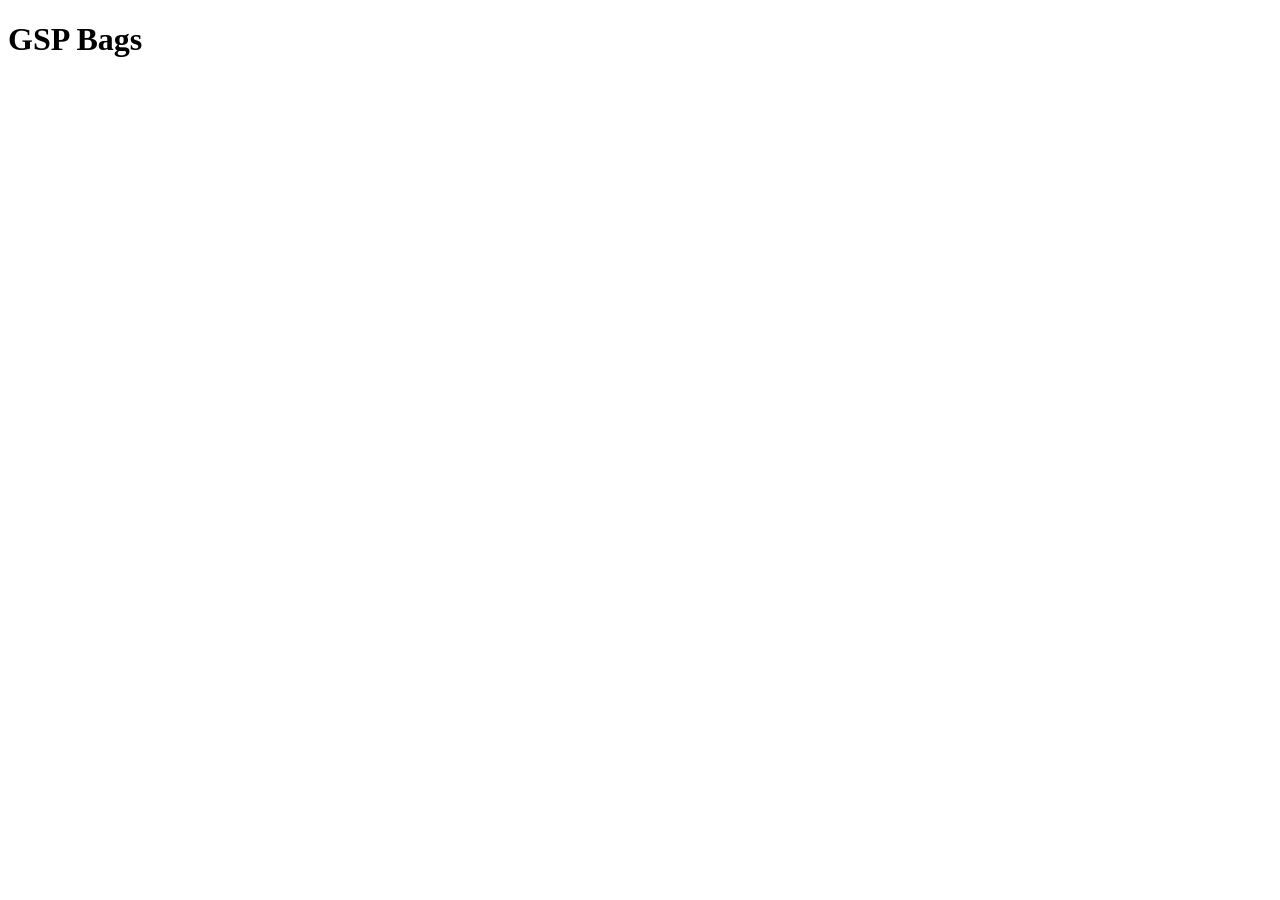
==== index.html @ 63245a23 "first commit" ====
<!DOCTYPE html>
<html lang="en">
<head>
    <meta charset="UTF-8">
    <meta name="viewport" content="width=device-width, initial-scale=1.0">
    <title>GSP Bags</title>
</head>
<body>
    <h1>GSP Bags</h1>
</body>
</html>
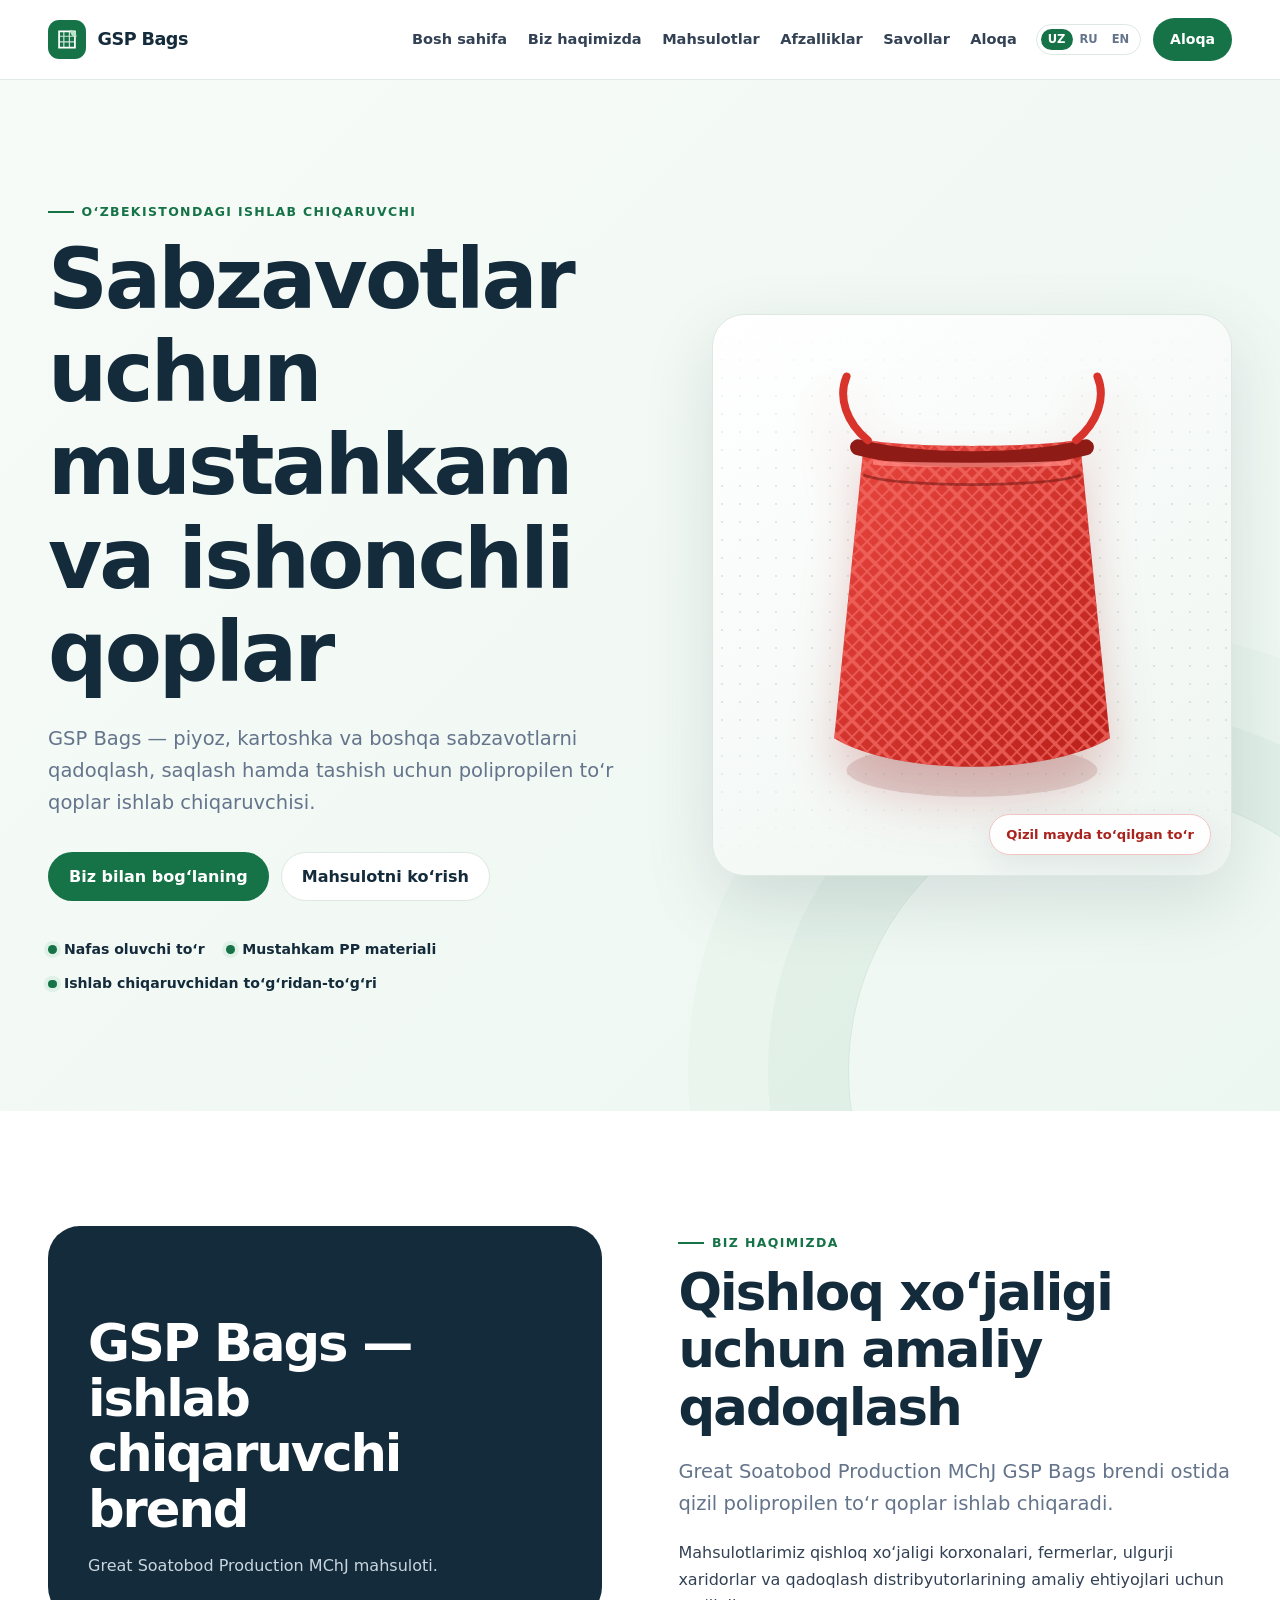
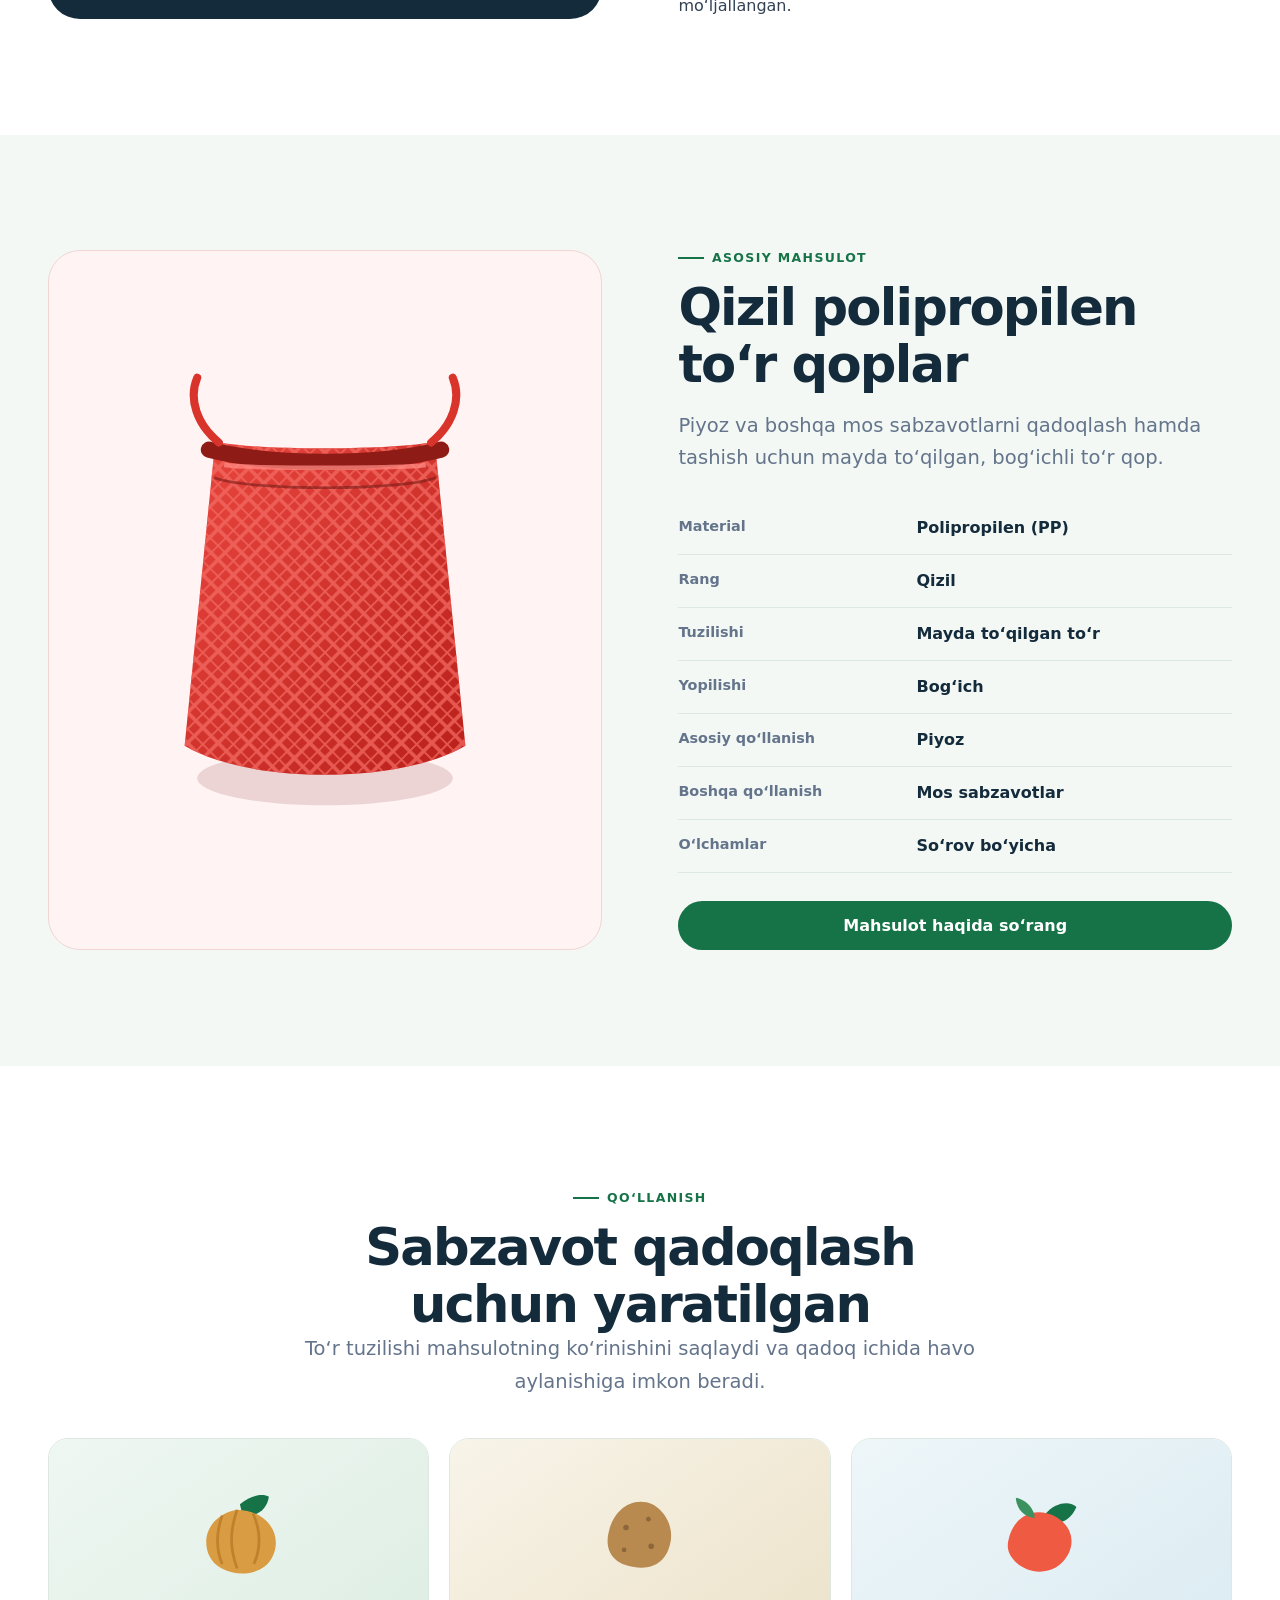
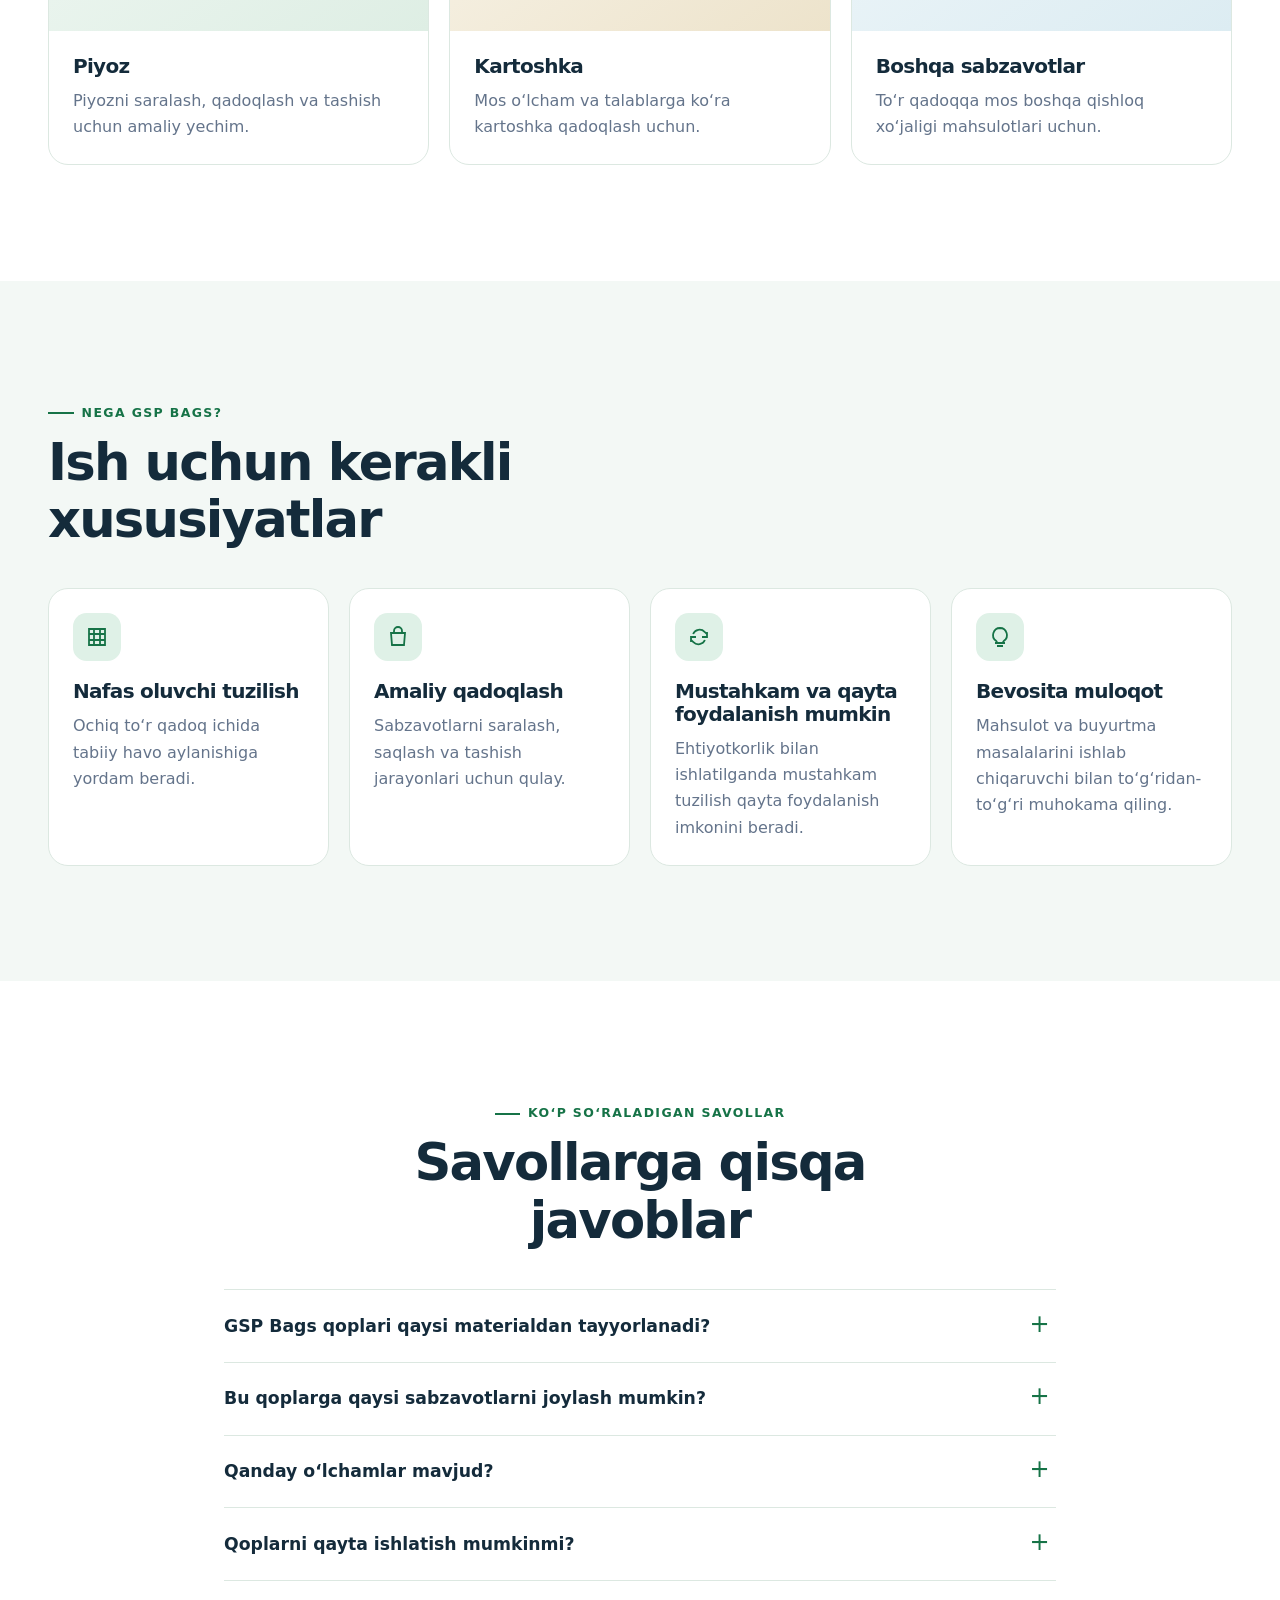
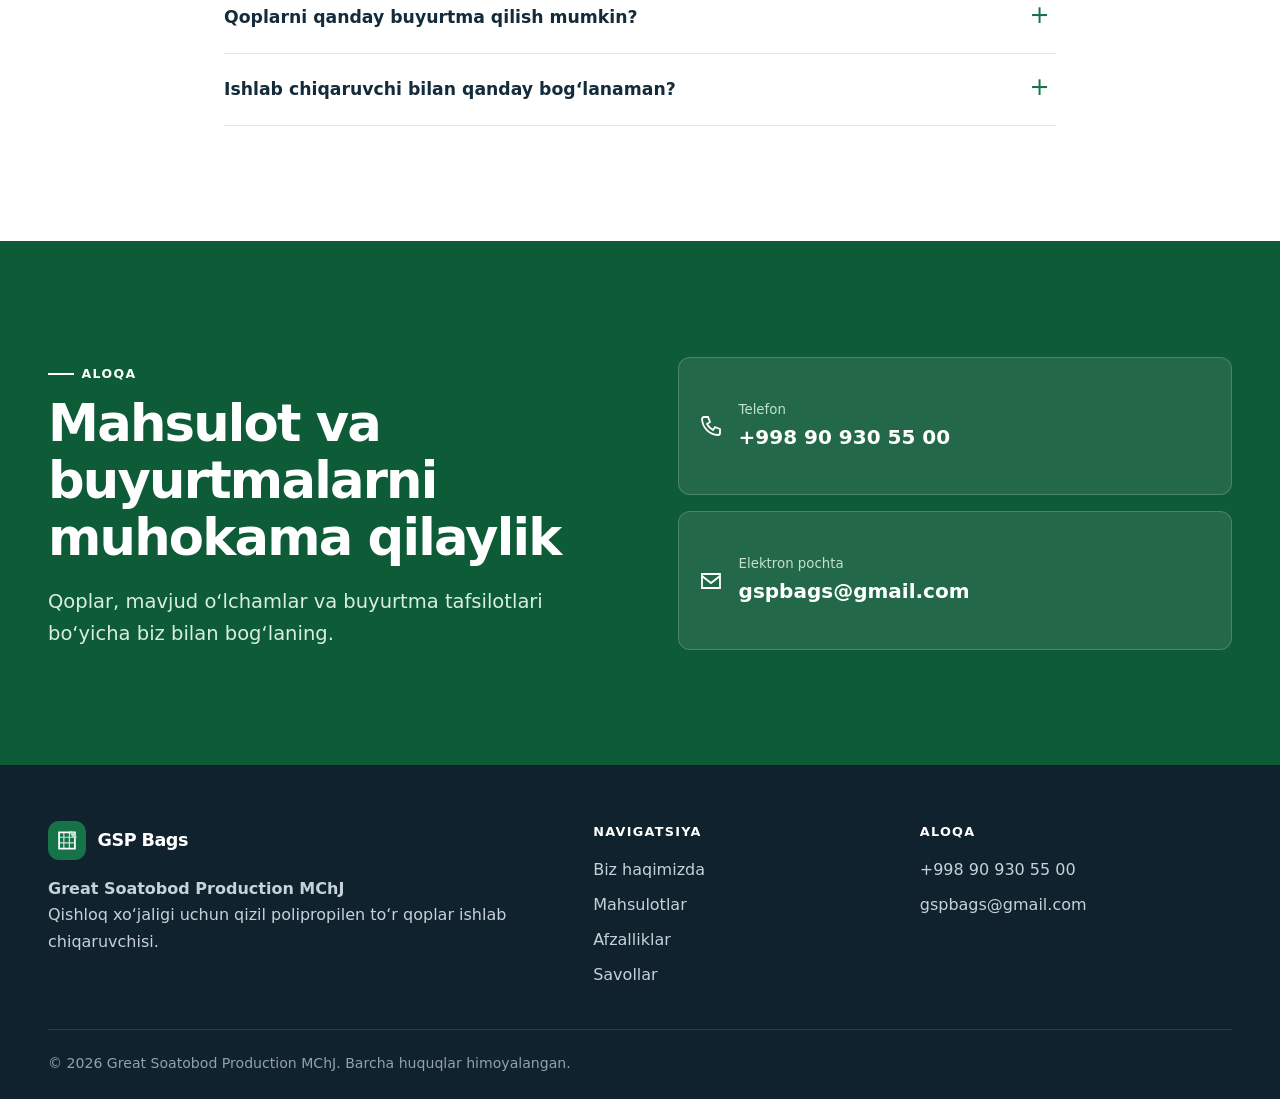
==== commit 8ad724e8: "feat: build multilingual GSP Bags website foundation" ====
--- a/index.html
+++ b/index.html
@@ -1,11 +1,138 @@
-<!DOCTYPE html>
-<html lang="en">
+<!doctype html>
+<html lang="uz">
 <head>
-    <meta charset="UTF-8">
-    <meta name="viewport" content="width=device-width, initial-scale=1.0">
-    <title>GSP Bags</title>
+    <meta charset="utf-8">
+    <meta name="viewport" content="width=device-width, initial-scale=1">
+    <title>GSP Bags — Sabzavotlar uchun polipropilen to‘r qoplar</title>
+    <meta name="description" content="GSP Bags piyoz, kartoshka va boshqa mos sabzavotlar uchun qizil polipropilen to‘r qoplar ishlab chiqaradi.">
+    <meta name="theme-color" content="#167347">
+    <link rel="canonical" href="https://gspbags.uz/">
+    <link rel="alternate" hreflang="uz" href="https://gspbags.uz/">
+    <link rel="alternate" hreflang="ru" href="https://gspbags.uz/ru/">
+    <link rel="alternate" hreflang="en" href="https://gspbags.uz/en/">
+    <link rel="alternate" hreflang="x-default" href="https://gspbags.uz/">
+    <meta property="og:type" content="website">
+    <meta property="og:site_name" content="GSP Bags">
+    <meta property="og:title" content="GSP Bags — Sabzavotlar uchun polipropilen to‘r qoplar">
+    <meta property="og:description" content="GSP Bags piyoz, kartoshka va boshqa mos sabzavotlar uchun qizil polipropilen to‘r qoplar ishlab chiqaradi.">
+    <meta property="og:url" content="https://gspbags.uz/">
+    <meta property="og:locale" content="uz_UZ">
+    <meta property="og:locale:alternate" content="ru_RU">
+    <meta property="og:locale:alternate" content="en_US">
+    <meta property="og:image" content="https://gspbags.uz/assets/images/social-preview.svg">
+    <meta property="og:image:width" content="1200">
+    <meta property="og:image:height" content="630">
+    <meta property="og:image:alt" content="GSP Bags — sabzavotlar uchun to‘r qoplar">
+    <meta name="twitter:card" content="summary_large_image">
+    <meta name="twitter:title" content="GSP Bags — Sabzavotlar uchun polipropilen to‘r qoplar">
+    <meta name="twitter:description" content="GSP Bags piyoz, kartoshka va boshqa mos sabzavotlar uchun qizil polipropilen to‘r qoplar ishlab chiqaradi.">
+    <meta name="twitter:image" content="https://gspbags.uz/assets/images/social-preview.svg">
+    <link rel="icon" href="/assets/icons/brand-mark.svg" type="image/svg+xml">
+    <link rel="manifest" href="/site.webmanifest">
+    <link rel="stylesheet" href="/assets/css/style.css">
+    <script type="application/ld+json">
+    {"@context":"https://schema.org","@graph":[{"@type":"Organization","@id":"https://gspbags.uz/#organization","name":"Great Soatobod Production LLC","alternateName":"GSP Bags","url":"https://gspbags.uz/","email":"gspbags@gmail.com","telephone":"+998909305500","logo":"https://gspbags.uz/assets/icons/brand-mark.svg","contactPoint":{"@type":"ContactPoint","telephone":"+998909305500","email":"gspbags@gmail.com","contactType":"sales","availableLanguage":["uz","ru","en"]}},{"@type":"WebSite","@id":"https://gspbags.uz/#website","url":"https://gspbags.uz/","name":"GSP Bags","publisher":{"@id":"https://gspbags.uz/#organization"},"inLanguage":"uz"},{"@type":"Product","name":"Qizil polipropilen to‘r qop","description":"Piyoz va boshqa mos sabzavotlar uchun mayda to‘qilgan, bog‘ichli polipropilen to‘r qop.","image":"https://gspbags.uz/assets/images/mesh-bag.svg","material":"Polypropylene (PP)","color":"Red","brand":{"@type":"Brand","name":"GSP Bags"},"manufacturer":{"@id":"https://gspbags.uz/#organization"}}]}
+    </script>
 </head>
 <body>
-    <h1>GSP Bags</h1>
+    <a class="skip-link" href="#main" data-i18n="skip">Asosiy tarkibga o‘tish</a>
+    <header class="site-header">
+        <div class="container header-inner">
+            <a class="brand" href="#home" aria-label="GSP Bags bosh sahifasi" data-i18n-aria-label="brand_home"><img class="brand-mark" src="/assets/icons/brand-mark.svg" width="48" height="48" alt=""><span>GSP Bags</span></a>
+            <button class="menu-toggle" type="button" aria-expanded="false" aria-controls="nav-wrap" aria-label="Menyuni ochish" data-i18n-aria-label="menu_label"><span></span><span></span><span></span></button>
+            <div class="nav-wrap" id="nav-wrap">
+                <nav class="site-nav" aria-label="Asosiy navigatsiya" data-i18n-aria-label="nav_label">
+                    <a href="#home" data-i18n="nav_home">Bosh sahifa</a><a href="#about" data-i18n="nav_about">Biz haqimizda</a><a href="#products" data-i18n="nav_products">Mahsulotlar</a><a href="#advantages" data-i18n="nav_advantages">Afzalliklar</a><a href="#faq" data-i18n="nav_faq">Savollar</a><a href="#contact" data-i18n="nav_contact">Aloqa</a>
+                </nav>
+                <div class="header-actions">
+                    <div class="language-switcher" aria-label="Tilni tanlash" data-i18n-aria-label="language_label"><a href="/" data-language="uz" lang="uz" aria-current="page">UZ</a><a href="/ru/" data-language="ru" lang="ru">RU</a><a href="/en/" data-language="en" lang="en">EN</a></div>
+                    <a class="button button--primary button--small header-cta" href="#contact" data-i18n="nav_contact">Aloqa</a>
+                </div>
+            </div>
+        </div>
+    </header>
+    <main id="main">
+        <section class="hero" id="home">
+            <div class="container hero-grid">
+                <div class="hero-copy">
+                    <p class="eyebrow" data-i18n="hero_eyebrow">O‘zbekistondagi ishlab chiqaruvchi</p>
+                    <h1 data-i18n="hero_title">Sabzavotlar uchun mustahkam va ishonchli qoplar</h1>
+                    <p class="lead" data-i18n="hero_text">GSP Bags — piyoz, kartoshka va boshqa sabzavotlarni qadoqlash, saqlash hamda tashish uchun polipropilen to‘r qoplar ishlab chiqaruvchisi.</p>
+                    <div class="hero-actions"><a class="button button--primary" href="#contact" data-i18n="hero_primary">Biz bilan bog‘laning</a><a class="button button--secondary" href="#products" data-i18n="hero_secondary">Mahsulotni ko‘rish</a></div>
+                    <ul class="attributes"><li data-i18n="hero_attr_1">Nafas oluvchi to‘r</li><li data-i18n="hero_attr_2">Mustahkam PP materiali</li><li data-i18n="hero_attr_3">Ishlab chiqaruvchidan to‘g‘ridan-to‘g‘ri</li></ul>
+                </div>
+                <div class="product-visual"><img src="/assets/images/mesh-bag.svg" width="480" height="560" alt="Qizil polipropilen to‘r qop tasviri" data-i18n-alt="hero_alt" fetchpriority="high"><span class="visual-badge" data-i18n="hero_badge">Qizil mayda to‘qilgan to‘r</span></div>
+            </div>
+        </section>
+        <section class="section" id="about">
+            <div class="container about-grid">
+                <div class="about-panel"><strong data-i18n="about_panel_title">GSP Bags — ishlab chiqaruvchi brend</strong><p data-i18n="about_panel_text">Great Soatobod Production MChJ mahsuloti.</p></div>
+                <div class="about-copy"><div><p class="eyebrow" data-i18n="about_eyebrow">Biz haqimizda</p><h2 data-i18n="about_title">Qishloq xo‘jaligi uchun amaliy qadoqlash</h2></div><p class="lead" data-i18n="about_p1">Great Soatobod Production MChJ GSP Bags brendi ostida qizil polipropilen to‘r qoplar ishlab chiqaradi.</p><p data-i18n="about_p2">Mahsulotlarimiz qishloq xo‘jaligi korxonalari, fermerlar, ulgurji xaridorlar va qadoqlash distribyutorlarining amaliy ehtiyojlari uchun mo‘ljallangan.</p></div>
+            </div>
+        </section>
+        <section class="section section--tinted" id="products">
+            <div class="container product-grid">
+                <div class="product-image"><img src="/assets/images/mesh-bag.svg" width="480" height="560" loading="lazy" alt="Bog‘ichli qizil polipropilen to‘r qop" data-i18n-alt="product_alt"></div>
+                <div class="product-content">
+                    <p class="eyebrow" data-i18n="product_eyebrow">Asosiy mahsulot</p><h2 data-i18n="product_title">Qizil polipropilen to‘r qoplar</h2><p class="lead" data-i18n="product_text">Piyoz va boshqa mos sabzavotlarni qadoqlash hamda tashish uchun mayda to‘qilgan, bog‘ichli to‘r qop.</p>
+                    <table class="spec-table"><caption class="visually-hidden" data-i18n="spec_caption">Mahsulot xususiyatlari</caption><tbody>
+                        <tr><th scope="row" data-i18n="spec_material">Material</th><td data-i18n="spec_material_value">Polipropilen (PP)</td></tr><tr><th scope="row" data-i18n="spec_color">Rang</th><td data-i18n="spec_color_value">Qizil</td></tr><tr><th scope="row" data-i18n="spec_construction">Tuzilishi</th><td data-i18n="spec_construction_value">Mayda to‘qilgan to‘r</td></tr><tr><th scope="row" data-i18n="spec_closure">Yopilishi</th><td data-i18n="spec_closure_value">Bog‘ich</td></tr><tr><th scope="row" data-i18n="spec_primary">Asosiy qo‘llanish</th><td data-i18n="spec_primary_value">Piyoz</td></tr><tr><th scope="row" data-i18n="spec_other">Boshqa qo‘llanish</th><td data-i18n="spec_other_value">Mos sabzavotlar</td></tr><tr><th scope="row" data-i18n="spec_sizes">O‘lchamlar</th><td data-i18n="spec_sizes_value">So‘rov bo‘yicha</td></tr>
+                    </tbody></table>
+                    <a class="button button--primary" href="#contact" data-i18n="product_cta">Mahsulot haqida so‘rang</a>
+                </div>
+            </div>
+        </section>
+        <section class="section" id="applications">
+            <div class="container">
+                <div class="section-heading section-heading--center"><p class="eyebrow" data-i18n="apps_eyebrow">Qo‘llanish</p><h2 data-i18n="apps_title">Sabzavot qadoqlash uchun yaratilgan</h2><p class="lead" data-i18n="apps_text">To‘r tuzilishi mahsulotning ko‘rinishini saqlaydi va qadoq ichida havo aylanishiga imkon beradi.</p></div>
+                <div class="card-grid">
+                    <article class="application-card"><div class="application-visual" aria-hidden="true"><svg viewBox="0 0 120 120"><path d="M61 27c12-10 25-12 31-8-2 13-11 21-28 21" fill="#167347"/><path d="M58 33c-28 5-39 29-30 49 10 23 54 27 67 3 13-23-3-51-37-52Z" fill="#d99c42"/><path d="M58 33c-8 23-8 41 0 63M42 39c-7 20-6 38 0 52M75 37c9 20 8 38 1 54" fill="none" stroke="#b27421" stroke-width="3" opacity=".65"/></svg></div><div class="card-copy"><h3 data-i18n="app_onion">Piyoz</h3><p data-i18n="app_onion_text">Piyozni saralash, qadoqlash va tashish uchun amaliy yechim.</p></div></article>
+                    <article class="application-card"><div class="application-visual" aria-hidden="true"><svg viewBox="0 0 120 120"><path d="M27 55c5-20 21-34 40-30 15 3 29 22 26 41-4 24-20 32-41 28-21-3-31-18-25-39Z" fill="#b88a50"/><circle cx="45" cy="52" r="3" fill="#8d6739"/><circle cx="72" cy="72" r="3" fill="#8d6739"/><circle cx="69" cy="43" r="2.5" fill="#8d6739"/><circle cx="43" cy="76" r="2.5" fill="#8d6739"/></svg></div><div class="card-copy"><h3 data-i18n="app_potato">Kartoshka</h3><p data-i18n="app_potato_text">Mos o‘lcham va talablarga ko‘ra kartoshka qadoqlash uchun.</p></div></article>
+                    <article class="application-card"><div class="application-visual" aria-hidden="true"><svg viewBox="0 0 120 120"><path d="M64 38c13-15 28-14 34-8-7 15-17 20-34 15" fill="#167347"/><path d="M25 66c4-22 22-35 42-29 21 6 32 25 22 44-12 23-42 23-57 7-6-6-9-13-7-22Z" fill="#ef5a43"/><path d="M53 38c-4-11-11-16-20-18 1 12 8 20 20 22" fill="#3b925f"/></svg></div><div class="card-copy"><h3 data-i18n="app_other">Boshqa sabzavotlar</h3><p data-i18n="app_other_text">To‘r qadoqqa mos boshqa qishloq xo‘jaligi mahsulotlari uchun.</p></div></article>
+                </div>
+            </div>
+        </section>
+        <section class="section section--tinted" id="advantages">
+            <div class="container">
+                <div class="section-heading"><p class="eyebrow" data-i18n="benefits_eyebrow">Nega GSP Bags?</p><h2 data-i18n="benefits_title">Ish uchun kerakli xususiyatlar</h2></div>
+                <div class="benefit-grid">
+                    <article class="benefit-card"><span class="icon-box" aria-hidden="true"><svg viewBox="0 0 24 24" fill="none" stroke="currentColor" stroke-width="1.8"><path d="M4 4h16v16H4zM4 9h16M4 15h16M9 4v16M15 4v16"/></svg></span><h3 data-i18n="benefit_1">Nafas oluvchi tuzilish</h3><p data-i18n="benefit_1_text">Ochiq to‘r qadoq ichida tabiiy havo aylanishiga yordam beradi.</p></article>
+                    <article class="benefit-card"><span class="icon-box" aria-hidden="true"><svg viewBox="0 0 24 24" fill="none" stroke="currentColor" stroke-width="1.8"><path d="M5 8h14l-1 12H6L5 8Zm3 0V6a4 4 0 0 1 8 0v2"/></svg></span><h3 data-i18n="benefit_2">Amaliy qadoqlash</h3><p data-i18n="benefit_2_text">Sabzavotlarni saralash, saqlash va tashish jarayonlari uchun qulay.</p></article>
+                    <article class="benefit-card"><span class="icon-box" aria-hidden="true"><svg viewBox="0 0 24 24" fill="none" stroke="currentColor" stroke-width="1.8"><path d="M20 7v5h-5M4 17v-5h5"/><path d="M6.1 9a7 7 0 0 1 11.5-2.1L20 9M4 15l2.4 2.1A7 7 0 0 0 17.9 15"/></svg></span><h3 data-i18n="benefit_3">Mustahkam va qayta foydalanish mumkin</h3><p data-i18n="benefit_3_text">Ehtiyotkorlik bilan ishlatilganda mustahkam tuzilish qayta foydalanish imkonini beradi.</p></article>
+                    <article class="benefit-card"><span class="icon-box" aria-hidden="true"><svg viewBox="0 0 24 24" fill="none" stroke="currentColor" stroke-width="1.8"><path d="M7 18h10M9 21h6M12 3a7 7 0 0 0-4 12.7c.7.5 1 1.3 1 2.3h6c0-1 .3-1.8 1-2.3A7 7 0 0 0 12 3Z"/></svg></span><h3 data-i18n="benefit_4">Bevosita muloqot</h3><p data-i18n="benefit_4_text">Mahsulot va buyurtma masalalarini ishlab chiqaruvchi bilan to‘g‘ridan-to‘g‘ri muhokama qiling.</p></article>
+                </div>
+            </div>
+        </section>
+        <section class="section" id="faq">
+            <div class="container">
+                <div class="section-heading section-heading--center"><p class="eyebrow" data-i18n="faq_eyebrow">Ko‘p so‘raladigan savollar</p><h2 data-i18n="faq_title">Savollarga qisqa javoblar</h2></div>
+                <div class="faq-list">
+                    <details><summary data-i18n="faq_q1">GSP Bags qoplari qaysi materialdan tayyorlanadi?</summary><p data-i18n="faq_a1">Qoplar polipropilen (PP) materialdan mayda to‘qilgan to‘r shaklida ishlab chiqariladi.</p></details>
+                    <details><summary data-i18n="faq_q2">Bu qoplarga qaysi sabzavotlarni joylash mumkin?</summary><p data-i18n="faq_a2">Asosiy qo‘llanish — piyoz. Qoplar kartoshka va to‘r qadoqqa mos boshqa sabzavotlar uchun ham ishlatilishi mumkin.</p></details>
+                    <details><summary data-i18n="faq_q3">Qanday o‘lchamlar mavjud?</summary><p data-i18n="faq_a3">Mavjud o‘lchamlar bo‘yicha ma’lumot olish uchun biz bilan bog‘laning.</p></details>
+                    <details><summary data-i18n="faq_q4">Qoplarni qayta ishlatish mumkinmi?</summary><p data-i18n="faq_a4">Qopning holati va foydalanish sharoitiga qarab, ehtiyotkorlik bilan ishlatilgan qoplar qayta ishlatilishi mumkin.</p></details>
+                    <details><summary data-i18n="faq_q5">Qoplarni qanday buyurtma qilish mumkin?</summary><p data-i18n="faq_a5">Talablaringizni muhokama qilish uchun telefon yoki elektron pochta orqali biz bilan bog‘laning.</p></details>
+                    <details><summary data-i18n="faq_q6">Ishlab chiqaruvchi bilan qanday bog‘lanaman?</summary><p data-i18n="faq_a6">Bizga +998 90 930 55 00 raqamiga qo‘ng‘iroq qiling yoki gspbags@gmail.com manziliga yozing.</p></details>
+                </div>
+            </div>
+        </section>
+        <section class="section contact-section" id="contact">
+            <div class="container contact-grid">
+                <div class="contact-copy"><p class="eyebrow" data-i18n="contact_eyebrow">Aloqa</p><h2 data-i18n="contact_title">Mahsulot va buyurtmalarni muhokama qilaylik</h2><p class="lead" data-i18n="contact_text">Qoplar, mavjud o‘lchamlar va buyurtma tafsilotlari bo‘yicha biz bilan bog‘laning.</p></div>
+                <div class="contact-links"><a class="contact-link" href="tel:+998909305500"><svg aria-hidden="true" viewBox="0 0 24 24" fill="none" stroke="currentColor" stroke-width="1.8"><path d="M5 3h4l2 5-3 2a15 15 0 0 0 6 6l2-3 5 2v4a2 2 0 0 1-2 2C10.2 20.5 3.5 13.8 3 5a2 2 0 0 1 2-2Z"/></svg><span><small data-i18n="contact_phone">Telefon</small><strong>+998 90 930 55 00</strong></span></a><a class="contact-link" href="mailto:gspbags@gmail.com"><svg aria-hidden="true" viewBox="0 0 24 24" fill="none" stroke="currentColor" stroke-width="1.8"><path d="M3 5h18v14H3zM3 7l9 7 9-7"/></svg><span><small data-i18n="contact_email">Elektron pochta</small><strong>gspbags@gmail.com</strong></span></a></div>
+            </div>
+        </section>
+    </main>
+    <footer class="site-footer">
+        <div class="container">
+            <div class="footer-grid">
+                <div class="footer-brand"><a class="brand" href="#home" aria-label="GSP Bags bosh sahifasi" data-i18n-aria-label="brand_home"><img class="brand-mark" src="/assets/icons/brand-mark.svg" width="48" height="48" alt=""><span>GSP Bags</span></a><p><strong data-i18n="legal_name">Great Soatobod Production MChJ</strong><br><span data-i18n="footer_description">Qishloq xo‘jaligi uchun qizil polipropilen to‘r qoplar ishlab chiqaruvchisi.</span></p></div>
+                <div><p class="footer-title" data-i18n="footer_navigation">Navigatsiya</p><nav class="footer-links" aria-label="Quyi navigatsiya" data-i18n-aria-label="footer_nav_label"><a href="#about" data-i18n="nav_about">Biz haqimizda</a><a href="#products" data-i18n="nav_products">Mahsulotlar</a><a href="#advantages" data-i18n="nav_advantages">Afzalliklar</a><a href="#faq" data-i18n="nav_faq">Savollar</a></nav></div>
+                <div><p class="footer-title" data-i18n="footer_contact">Aloqa</p><div class="footer-links"><a href="tel:+998909305500">+998 90 930 55 00</a><a href="mailto:gspbags@gmail.com">gspbags@gmail.com</a></div></div>
+            </div>
+            <p class="footer-bottom" data-i18n="footer_copyright">© 2026 Great Soatobod Production MChJ. Barcha huquqlar himoyalangan.</p>
+        </div>
+    </footer>
+    <script src="/assets/js/translations.js" defer></script><script src="/assets/js/main.js" defer></script>
 </body>
 </html>
--- a/assets/css/style.css
+++ b/assets/css/style.css
@@ -0,0 +1,937 @@
+:root {
+    --color-white: #ffffff;
+    --color-background: #f3f8f5;
+    --color-green: #167347;
+    --color-green-dark: #0e5b37;
+    --color-green-light: #dff1e7;
+    --color-blue: #176b9a;
+    --color-red: #d9342b;
+    --color-red-dark: #a9231d;
+    --color-heading: #142b3b;
+    --color-text: #334155;
+    --color-muted: #64748b;
+    --color-border: #dce8e1;
+    --color-surface: #f9fcfa;
+    --shadow-sm: 0 10px 30px rgba(20, 43, 59, 0.08);
+    --shadow-lg: 0 24px 70px rgba(20, 43, 59, 0.13);
+    --radius-sm: 0.75rem;
+    --radius-md: 1.25rem;
+    --radius-lg: 2rem;
+    --header-height: 5rem;
+}
+
+*,
+*::before,
+*::after {
+    box-sizing: border-box;
+}
+
+html {
+    scroll-behavior: smooth;
+    scroll-padding-top: var(--header-height);
+}
+
+body {
+    margin: 0;
+    color: var(--color-text);
+    background: var(--color-white);
+    font-family: Inter, ui-sans-serif, system-ui, -apple-system, BlinkMacSystemFont, "Segoe UI", sans-serif;
+    font-size: 1rem;
+    line-height: 1.65;
+    -webkit-font-smoothing: antialiased;
+}
+
+body.menu-open {
+    overflow: hidden;
+}
+
+img,
+svg {
+    display: block;
+    max-width: 100%;
+}
+
+a {
+    color: inherit;
+}
+
+button,
+a {
+    -webkit-tap-highlight-color: transparent;
+}
+
+:focus-visible {
+    outline: 3px solid rgba(23, 107, 154, 0.45);
+    outline-offset: 3px;
+}
+
+.visually-hidden {
+    position: absolute;
+    width: 1px;
+    height: 1px;
+    padding: 0;
+    margin: -1px;
+    overflow: hidden;
+    clip: rect(0, 0, 0, 0);
+    white-space: nowrap;
+    border: 0;
+}
+
+.skip-link {
+    position: fixed;
+    z-index: 1000;
+    top: 0.75rem;
+    left: 0.75rem;
+    padding: 0.65rem 1rem;
+    color: var(--color-white);
+    background: var(--color-heading);
+    border-radius: 0.5rem;
+    transform: translateY(-150%);
+}
+
+.skip-link:focus {
+    transform: translateY(0);
+}
+
+.container {
+    width: min(100% - 2rem, 74rem);
+    margin-inline: auto;
+}
+
+.section {
+    padding-block: clamp(4.5rem, 9vw, 7.5rem);
+    scroll-margin-top: var(--header-height);
+}
+
+.section--tinted {
+    background: var(--color-background);
+}
+
+.section-heading {
+    max-width: 42rem;
+    margin-bottom: 2.5rem;
+}
+
+.section-heading--center {
+    margin-inline: auto;
+    text-align: center;
+}
+
+.eyebrow {
+    display: inline-flex;
+    align-items: center;
+    gap: 0.5rem;
+    margin: 0 0 0.8rem;
+    color: var(--color-green);
+    font-size: 0.78rem;
+    font-weight: 800;
+    letter-spacing: 0.11em;
+    line-height: 1.3;
+    text-transform: uppercase;
+}
+
+.eyebrow::before {
+    width: 1.6rem;
+    height: 2px;
+    content: "";
+    background: var(--color-green);
+}
+
+h1,
+h2,
+h3 {
+    margin: 0;
+    color: var(--color-heading);
+    font-weight: 800;
+    letter-spacing: -0.035em;
+    line-height: 1.12;
+}
+
+h1 {
+    max-width: 15ch;
+    font-size: clamp(2.55rem, 7vw, 5.2rem);
+}
+
+h2 {
+    font-size: clamp(2rem, 4vw, 3.25rem);
+}
+
+h3 {
+    font-size: 1.25rem;
+}
+
+p {
+    margin: 0;
+}
+
+.lead {
+    color: var(--color-muted);
+    font-size: clamp(1.05rem, 2vw, 1.22rem);
+}
+
+.site-header {
+    position: sticky;
+    z-index: 100;
+    top: 0;
+    height: var(--header-height);
+    background: rgba(255, 255, 255, 0.94);
+    border-bottom: 1px solid rgba(220, 232, 225, 0.9);
+    backdrop-filter: blur(14px);
+}
+
+.header-inner {
+    display: flex;
+    height: 100%;
+    align-items: center;
+    justify-content: space-between;
+    gap: 1rem;
+}
+
+.brand {
+    display: inline-flex;
+    flex: 0 0 auto;
+    align-items: center;
+    gap: 0.7rem;
+    color: var(--color-heading);
+    font-size: 1.1rem;
+    font-weight: 850;
+    letter-spacing: -0.03em;
+    text-decoration: none;
+}
+
+.brand-mark {
+    width: 2.4rem;
+    height: 2.4rem;
+}
+
+.nav-wrap,
+.site-nav,
+.header-actions,
+.language-switcher {
+    display: flex;
+    align-items: center;
+}
+
+.nav-wrap {
+    gap: 1.2rem;
+}
+
+.site-nav {
+    gap: clamp(0.75rem, 1.6vw, 1.35rem);
+}
+
+.site-nav a {
+    color: var(--color-text);
+    font-size: 0.91rem;
+    font-weight: 650;
+    text-decoration: none;
+}
+
+.site-nav a:hover {
+    color: var(--color-green);
+}
+
+.header-actions {
+    gap: 0.75rem;
+}
+
+.language-switcher {
+    padding: 0.22rem;
+    border: 1px solid var(--color-border);
+    border-radius: 999px;
+}
+
+.language-switcher a {
+    min-width: 2rem;
+    padding: 0.3rem 0.42rem;
+    border-radius: 999px;
+    color: var(--color-muted);
+    font-size: 0.72rem;
+    font-weight: 800;
+    line-height: 1;
+    text-align: center;
+    text-decoration: none;
+}
+
+.language-switcher a[aria-current="page"] {
+    color: var(--color-white);
+    background: var(--color-green);
+}
+
+.menu-toggle {
+    display: none;
+    width: 2.75rem;
+    height: 2.75rem;
+    padding: 0.7rem;
+    border: 1px solid var(--color-border);
+    color: var(--color-heading);
+    background: transparent;
+    border-radius: 0.7rem;
+    cursor: pointer;
+}
+
+.menu-toggle span {
+    display: block;
+    width: 100%;
+    height: 2px;
+    margin: 4px 0;
+    background: currentColor;
+    transition: transform 180ms ease, opacity 180ms ease;
+}
+
+.menu-toggle[aria-expanded="true"] span:nth-child(1) {
+    transform: translateY(6px) rotate(45deg);
+}
+
+.menu-toggle[aria-expanded="true"] span:nth-child(2) {
+    opacity: 0;
+}
+
+.menu-toggle[aria-expanded="true"] span:nth-child(3) {
+    transform: translateY(-6px) rotate(-45deg);
+}
+
+.button {
+    display: inline-flex;
+    min-height: 3.1rem;
+    align-items: center;
+    justify-content: center;
+    gap: 0.55rem;
+    padding: 0.75rem 1.25rem;
+    border: 1px solid transparent;
+    border-radius: 999px;
+    font-weight: 750;
+    line-height: 1.2;
+    text-align: center;
+    text-decoration: none;
+    transition: transform 180ms ease, color 180ms ease, background 180ms ease, border-color 180ms ease;
+}
+
+.button:hover {
+    transform: translateY(-2px);
+}
+
+.button--primary {
+    color: var(--color-white);
+    background: var(--color-green);
+}
+
+.button--primary:hover {
+    background: var(--color-green-dark);
+}
+
+.button--secondary {
+    color: var(--color-heading);
+    background: var(--color-white);
+    border-color: var(--color-border);
+}
+
+.button--secondary:hover {
+    color: var(--color-green);
+    border-color: var(--color-green);
+}
+
+.button--small {
+    min-height: 2.65rem;
+    padding: 0.65rem 1rem;
+    font-size: 0.88rem;
+}
+
+.hero {
+    position: relative;
+    overflow: hidden;
+    padding-block: clamp(4.5rem, 9vw, 7.5rem);
+    background: linear-gradient(135deg, #f7fbf8 0%, #edf7f1 100%);
+}
+
+.hero::after {
+    position: absolute;
+    right: -8rem;
+    bottom: -15rem;
+    width: 35rem;
+    height: 35rem;
+    border: 1px solid rgba(22, 115, 71, 0.12);
+    border-radius: 50%;
+    box-shadow: 0 0 0 5rem rgba(22, 115, 71, 0.035), 0 0 0 10rem rgba(22, 115, 71, 0.025);
+    content: "";
+}
+
+.hero-grid {
+    position: relative;
+    z-index: 1;
+    display: grid;
+    align-items: center;
+    gap: clamp(3rem, 7vw, 6rem);
+    grid-template-columns: minmax(0, 1.05fr) minmax(20rem, 0.95fr);
+}
+
+.hero-copy .lead {
+    max-width: 42rem;
+    margin-top: 1.5rem;
+}
+
+.hero-actions {
+    display: flex;
+    flex-wrap: wrap;
+    gap: 0.75rem;
+    margin-top: 2rem;
+}
+
+.attributes {
+    display: flex;
+    flex-wrap: wrap;
+    gap: 0.7rem 1.35rem;
+    margin: 2.3rem 0 0;
+    padding: 0;
+    list-style: none;
+}
+
+.attributes li {
+    display: flex;
+    align-items: center;
+    gap: 0.45rem;
+    color: var(--color-heading);
+    font-size: 0.88rem;
+    font-weight: 700;
+}
+
+.attributes li::before {
+    width: 0.55rem;
+    height: 0.55rem;
+    content: "";
+    background: var(--color-green);
+    border-radius: 50%;
+    box-shadow: 0 0 0 4px var(--color-green-light);
+}
+
+.product-visual {
+    position: relative;
+    display: grid;
+    min-height: 32rem;
+    place-items: center;
+    overflow: hidden;
+    background: linear-gradient(145deg, #fff 0%, #eef5f1 100%);
+    border: 1px solid var(--color-border);
+    border-radius: var(--radius-lg);
+    box-shadow: var(--shadow-lg);
+}
+
+.product-visual::before {
+    position: absolute;
+    inset: 0;
+    content: "";
+    background-image: radial-gradient(rgba(22, 115, 71, 0.13) 1px, transparent 1px);
+    background-size: 18px 18px;
+    mask-image: linear-gradient(to bottom, transparent, black 30%, black 70%, transparent);
+}
+
+.product-visual img {
+    position: relative;
+    width: min(82%, 27rem);
+    filter: drop-shadow(0 1.75rem 1.5rem rgba(169, 35, 29, 0.23));
+}
+
+.visual-badge {
+    position: absolute;
+    right: 1.25rem;
+    bottom: 1.25rem;
+    padding: 0.7rem 1rem;
+    color: var(--color-red-dark);
+    background: rgba(255, 255, 255, 0.94);
+    border: 1px solid #f1c4c1;
+    border-radius: 999px;
+    box-shadow: var(--shadow-sm);
+    font-size: 0.82rem;
+    font-weight: 800;
+    line-height: 1.3;
+    max-width: calc(100% - 2.5rem);
+    text-align: center;
+}
+
+.about-grid,
+.product-grid,
+.contact-grid,
+.footer-grid {
+    display: grid;
+    gap: clamp(2.5rem, 6vw, 5rem);
+    grid-template-columns: repeat(2, minmax(0, 1fr));
+}
+
+.about-panel {
+    display: grid;
+    min-height: 23rem;
+    align-content: end;
+    padding: clamp(1.5rem, 4vw, 2.5rem);
+    color: var(--color-white);
+    background: var(--color-heading);
+    border-radius: var(--radius-lg);
+}
+
+.about-panel strong {
+    display: block;
+    max-width: 12ch;
+    margin-bottom: 1rem;
+    font-size: clamp(2rem, 4vw, 3.25rem);
+    letter-spacing: -0.04em;
+    line-height: 1.08;
+}
+
+.about-panel p {
+    max-width: 28rem;
+    color: #c9d6de;
+}
+
+.about-copy {
+    display: flex;
+    flex-direction: column;
+    justify-content: center;
+    gap: 1.25rem;
+}
+
+.product-image {
+    display: grid;
+    min-height: 30rem;
+    place-items: center;
+    padding: 2rem;
+    background: #fff4f3;
+    border: 1px solid #f0d5d3;
+    border-radius: var(--radius-lg);
+}
+
+.product-image img {
+    width: min(90%, 27rem);
+}
+
+.product-content {
+    display: flex;
+    flex-direction: column;
+    justify-content: center;
+}
+
+.product-content .lead {
+    margin: 1rem 0 1.75rem;
+}
+
+.spec-table {
+    width: 100%;
+    margin-bottom: 1.75rem;
+    border-collapse: collapse;
+}
+
+.spec-table th,
+.spec-table td {
+    padding: 0.8rem 0;
+    border-bottom: 1px solid var(--color-border);
+    text-align: left;
+    vertical-align: top;
+}
+
+.spec-table th {
+    width: 43%;
+    color: var(--color-muted);
+    font-size: 0.9rem;
+    font-weight: 650;
+}
+
+.spec-table td {
+    color: var(--color-heading);
+    font-weight: 700;
+}
+
+.card-grid {
+    display: grid;
+    gap: 1.25rem;
+    grid-template-columns: repeat(3, minmax(0, 1fr));
+}
+
+.application-card,
+.benefit-card {
+    overflow: hidden;
+    background: var(--color-white);
+    border: 1px solid var(--color-border);
+    border-radius: var(--radius-md);
+    transition: transform 180ms ease, box-shadow 180ms ease;
+}
+
+.application-card:hover,
+.benefit-card:hover {
+    transform: translateY(-4px);
+    box-shadow: var(--shadow-sm);
+}
+
+.application-visual {
+    display: grid;
+    height: 12rem;
+    place-items: center;
+    background: linear-gradient(145deg, #eff7f2, #deeee4);
+}
+
+.application-visual svg {
+    width: 7rem;
+    height: 7rem;
+}
+
+.application-card:nth-child(2) .application-visual {
+    background: linear-gradient(145deg, #f8f4e9, #ede3cb);
+}
+
+.application-card:nth-child(3) .application-visual {
+    background: linear-gradient(145deg, #eef6f9, #dcecf2);
+}
+
+.card-copy {
+    padding: 1.5rem;
+}
+
+.card-copy p,
+.benefit-card p {
+    margin-top: 0.65rem;
+    color: var(--color-muted);
+}
+
+.benefit-grid {
+    display: grid;
+    gap: 1.25rem;
+    grid-template-columns: repeat(4, minmax(0, 1fr));
+}
+
+.benefit-card {
+    padding: 1.5rem;
+}
+
+.icon-box {
+    display: grid;
+    width: 3rem;
+    height: 3rem;
+    margin-bottom: 1.2rem;
+    place-items: center;
+    color: var(--color-green);
+    background: var(--color-green-light);
+    border-radius: 0.85rem;
+}
+
+.icon-box svg {
+    width: 1.5rem;
+    height: 1.5rem;
+}
+
+.faq-list {
+    max-width: 52rem;
+    margin-inline: auto;
+}
+
+.faq-list details {
+    background: var(--color-white);
+    border-top: 1px solid var(--color-border);
+}
+
+.faq-list details:last-child {
+    border-bottom: 1px solid var(--color-border);
+}
+
+.faq-list summary {
+    position: relative;
+    padding: 1.35rem 3rem 1.35rem 0;
+    color: var(--color-heading);
+    font-size: 1.08rem;
+    font-weight: 750;
+    cursor: pointer;
+    list-style: none;
+}
+
+.faq-list summary::-webkit-details-marker {
+    display: none;
+}
+
+.faq-list summary::after {
+    position: absolute;
+    top: 1.35rem;
+    right: 0.4rem;
+    color: var(--color-green);
+    content: "+";
+    font-size: 1.5rem;
+    font-weight: 400;
+    line-height: 1;
+}
+
+.faq-list details[open] summary::after {
+    content: "−";
+}
+
+.faq-list details p {
+    max-width: 46rem;
+    padding: 0 2rem 1.4rem 0;
+    color: var(--color-muted);
+}
+
+.contact-section {
+    color: var(--color-white);
+    background: var(--color-green-dark);
+}
+
+.contact-section h2,
+.contact-section .eyebrow {
+    color: var(--color-white);
+}
+
+.contact-section .eyebrow::before {
+    background: var(--color-white);
+}
+
+.contact-copy .lead {
+    max-width: 38rem;
+    margin-top: 1.2rem;
+    color: #d8eee3;
+}
+
+.contact-links {
+    display: grid;
+    gap: 1rem;
+}
+
+.contact-link {
+    display: flex;
+    align-items: center;
+    gap: 1rem;
+    padding: 1.2rem;
+    background: rgba(255, 255, 255, 0.09);
+    border: 1px solid rgba(255, 255, 255, 0.18);
+    border-radius: var(--radius-sm);
+    text-decoration: none;
+    transition: background 180ms ease;
+}
+
+.contact-link:hover {
+    background: rgba(255, 255, 255, 0.15);
+}
+
+.contact-link svg {
+    width: 1.5rem;
+    height: 1.5rem;
+}
+
+.contact-link small,
+.contact-link strong {
+    display: block;
+}
+
+.contact-link small {
+    color: #c2dfd0;
+}
+
+.contact-link strong {
+    font-size: clamp(1rem, 2vw, 1.25rem);
+}
+
+.site-footer {
+    padding-block: 3.5rem 1.5rem;
+    color: #c7d1d8;
+    background: #10222e;
+}
+
+.footer-grid {
+    grid-template-columns: 1.5fr 0.8fr 1fr;
+}
+
+.footer-brand .brand {
+    margin-bottom: 1rem;
+    color: var(--color-white);
+}
+
+.footer-brand p {
+    max-width: 30rem;
+}
+
+.footer-title {
+    margin-bottom: 0.9rem;
+    color: var(--color-white);
+    font-size: 0.8rem;
+    font-weight: 800;
+    letter-spacing: 0.1em;
+    text-transform: uppercase;
+}
+
+.footer-links {
+    display: grid;
+    gap: 0.55rem;
+}
+
+.footer-links a {
+    width: fit-content;
+    color: #c7d1d8;
+    text-decoration: none;
+}
+
+.footer-links a:hover {
+    color: var(--color-white);
+}
+
+.footer-bottom {
+    margin-top: 2.5rem;
+    padding-top: 1.4rem;
+    border-top: 1px solid rgba(255, 255, 255, 0.12);
+    color: #91a2ad;
+    font-size: 0.88rem;
+}
+
+@media (max-width: 64rem) {
+    .menu-toggle {
+        display: block;
+    }
+
+    .nav-wrap {
+        position: fixed;
+        top: var(--header-height);
+        right: 0;
+        bottom: 0;
+        left: 0;
+        display: none;
+        align-content: start;
+        align-items: stretch;
+        padding: 1.5rem 1rem;
+        background: var(--color-white);
+        overflow-y: auto;
+    }
+
+    .nav-wrap.is-open {
+        display: grid;
+    }
+
+    .site-nav {
+        display: grid;
+    }
+
+    .site-nav a {
+        padding: 0.85rem 0;
+        border-bottom: 1px solid var(--color-border);
+        font-size: 1.08rem;
+    }
+
+    .header-actions {
+        align-items: flex-start;
+        flex-wrap: wrap;
+    }
+
+    .header-cta {
+        display: none;
+    }
+
+    .hero-grid {
+        grid-template-columns: 1fr;
+    }
+
+    .hero-copy {
+        max-width: 48rem;
+    }
+
+    .product-visual {
+        min-height: 28rem;
+    }
+
+    .benefit-grid {
+        grid-template-columns: repeat(2, minmax(0, 1fr));
+    }
+}
+
+@media (max-width: 48rem) {
+    .section {
+        padding-block: 4.25rem;
+    }
+
+    .about-grid,
+    .product-grid,
+    .contact-grid,
+    .footer-grid {
+        grid-template-columns: 1fr;
+    }
+
+    .card-grid {
+        grid-template-columns: 1fr;
+    }
+
+    .application-card {
+        display: grid;
+        grid-template-columns: minmax(7.5rem, 0.75fr) 1.25fr;
+    }
+
+    .application-visual {
+        height: 100%;
+        min-height: 11rem;
+    }
+
+    .about-panel,
+    .product-image,
+    .product-visual {
+        min-height: 23rem;
+    }
+}
+
+@media (max-width: 35rem) {
+    :root {
+        --header-height: 4.5rem;
+    }
+
+    .container {
+        width: min(100% - 1.25rem, 74rem);
+    }
+
+    .brand {
+        gap: 0.5rem;
+        font-size: 1rem;
+    }
+
+    .brand-mark {
+        width: 2rem;
+        height: 2rem;
+    }
+
+    .hero-actions .button {
+        width: 100%;
+    }
+
+    .product-visual,
+    .product-image {
+        min-height: 20rem;
+    }
+
+    .application-card {
+        display: block;
+    }
+
+    .application-visual {
+        height: 10rem;
+        min-height: 0;
+    }
+
+    .benefit-grid {
+        grid-template-columns: 1fr;
+    }
+
+    .spec-table th,
+    .spec-table td {
+        display: block;
+        width: 100%;
+    }
+
+    .spec-table th {
+        padding-bottom: 0.1rem;
+        border-bottom: 0;
+    }
+
+    .spec-table td {
+        padding-top: 0;
+    }
+}
+
+@media (prefers-reduced-motion: reduce) {
+    html {
+        scroll-behavior: auto;
+    }
+
+    *,
+    *::before,
+    *::after {
+        scroll-behavior: auto !important;
+        transition-duration: 0.01ms !important;
+    }
+}
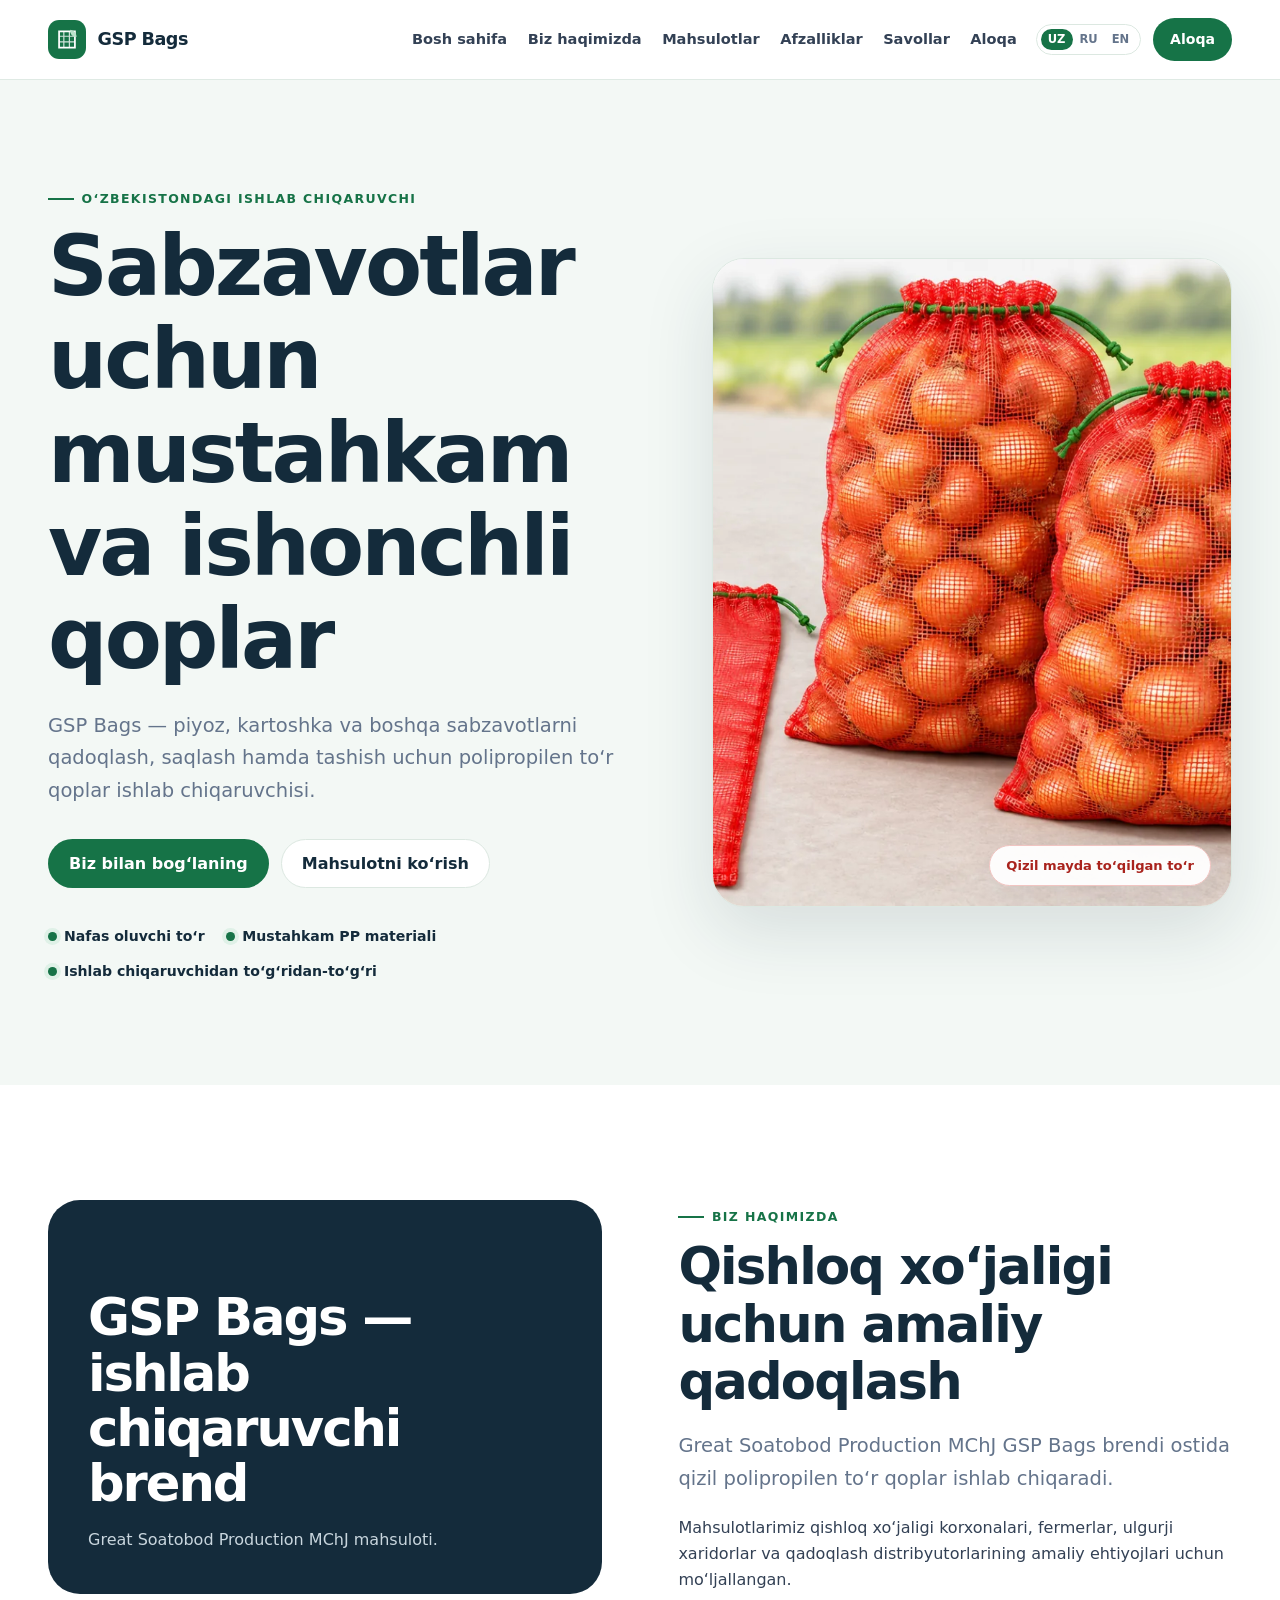
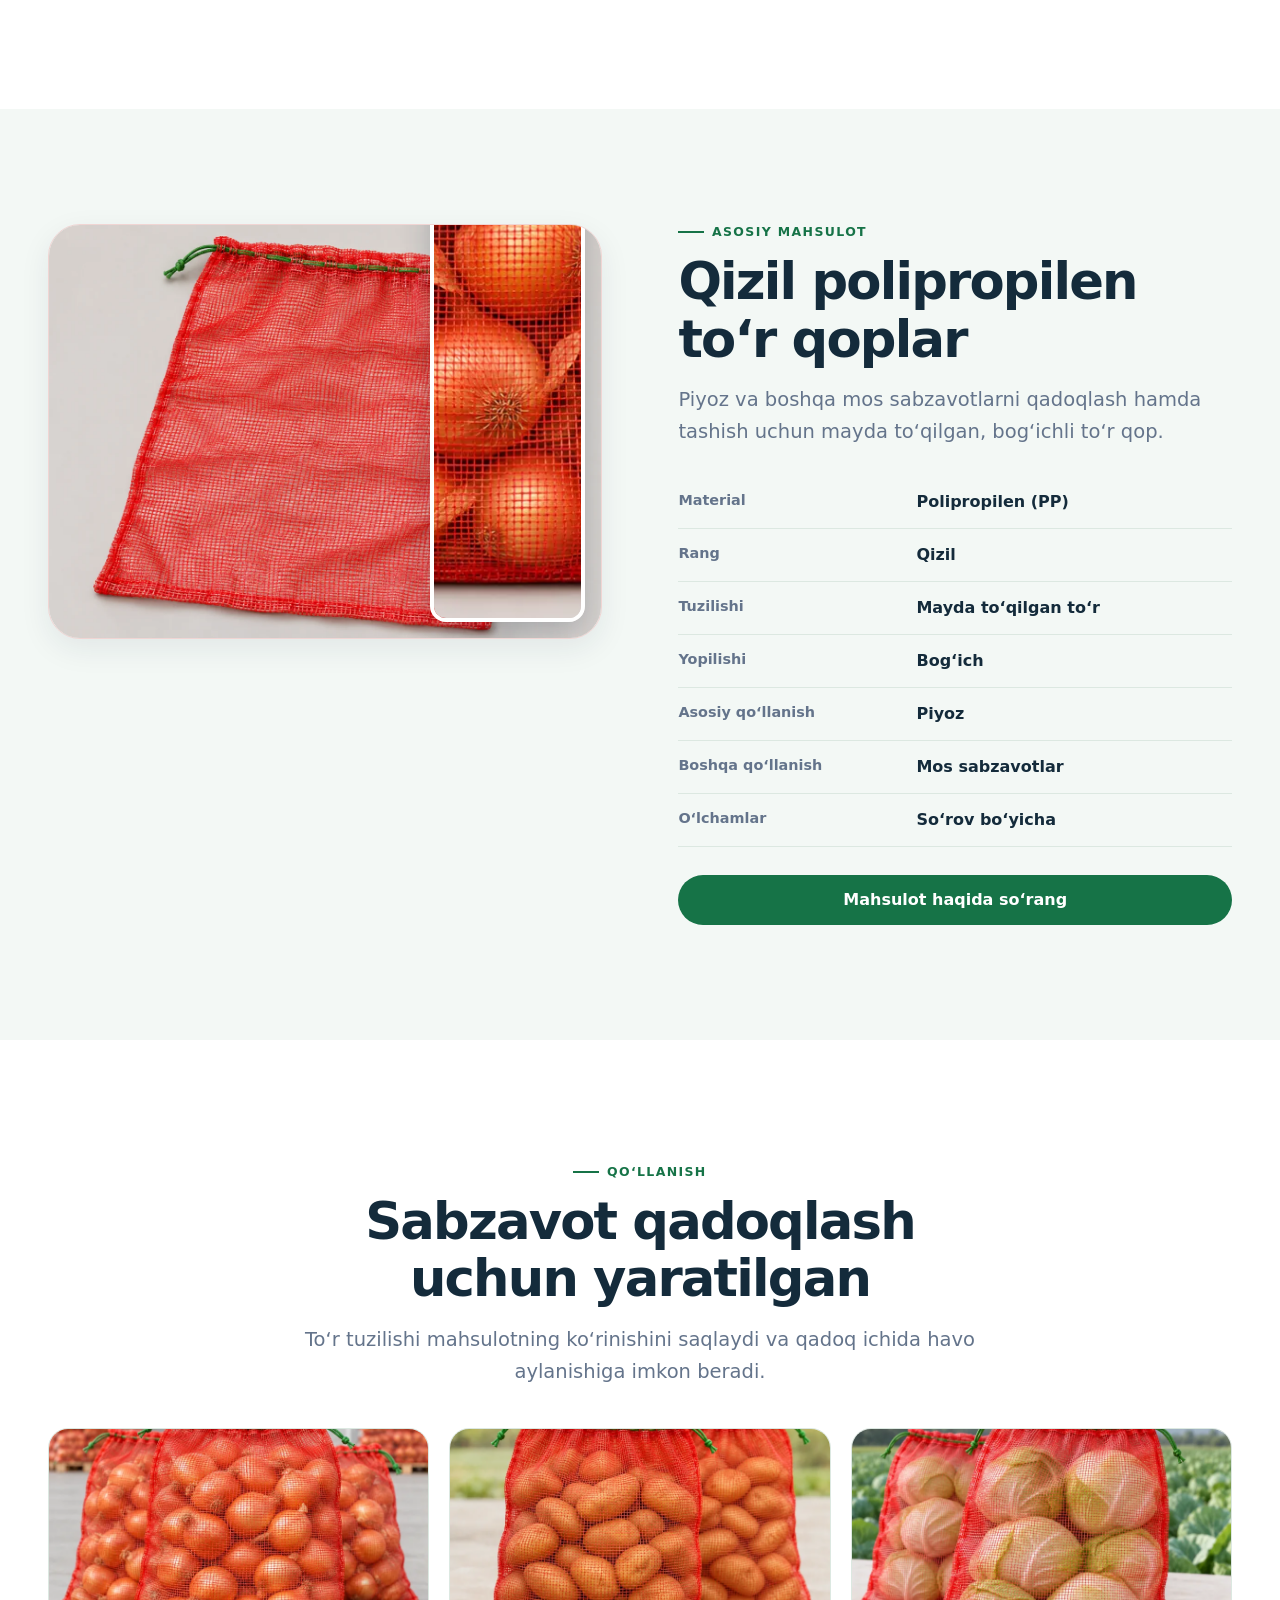
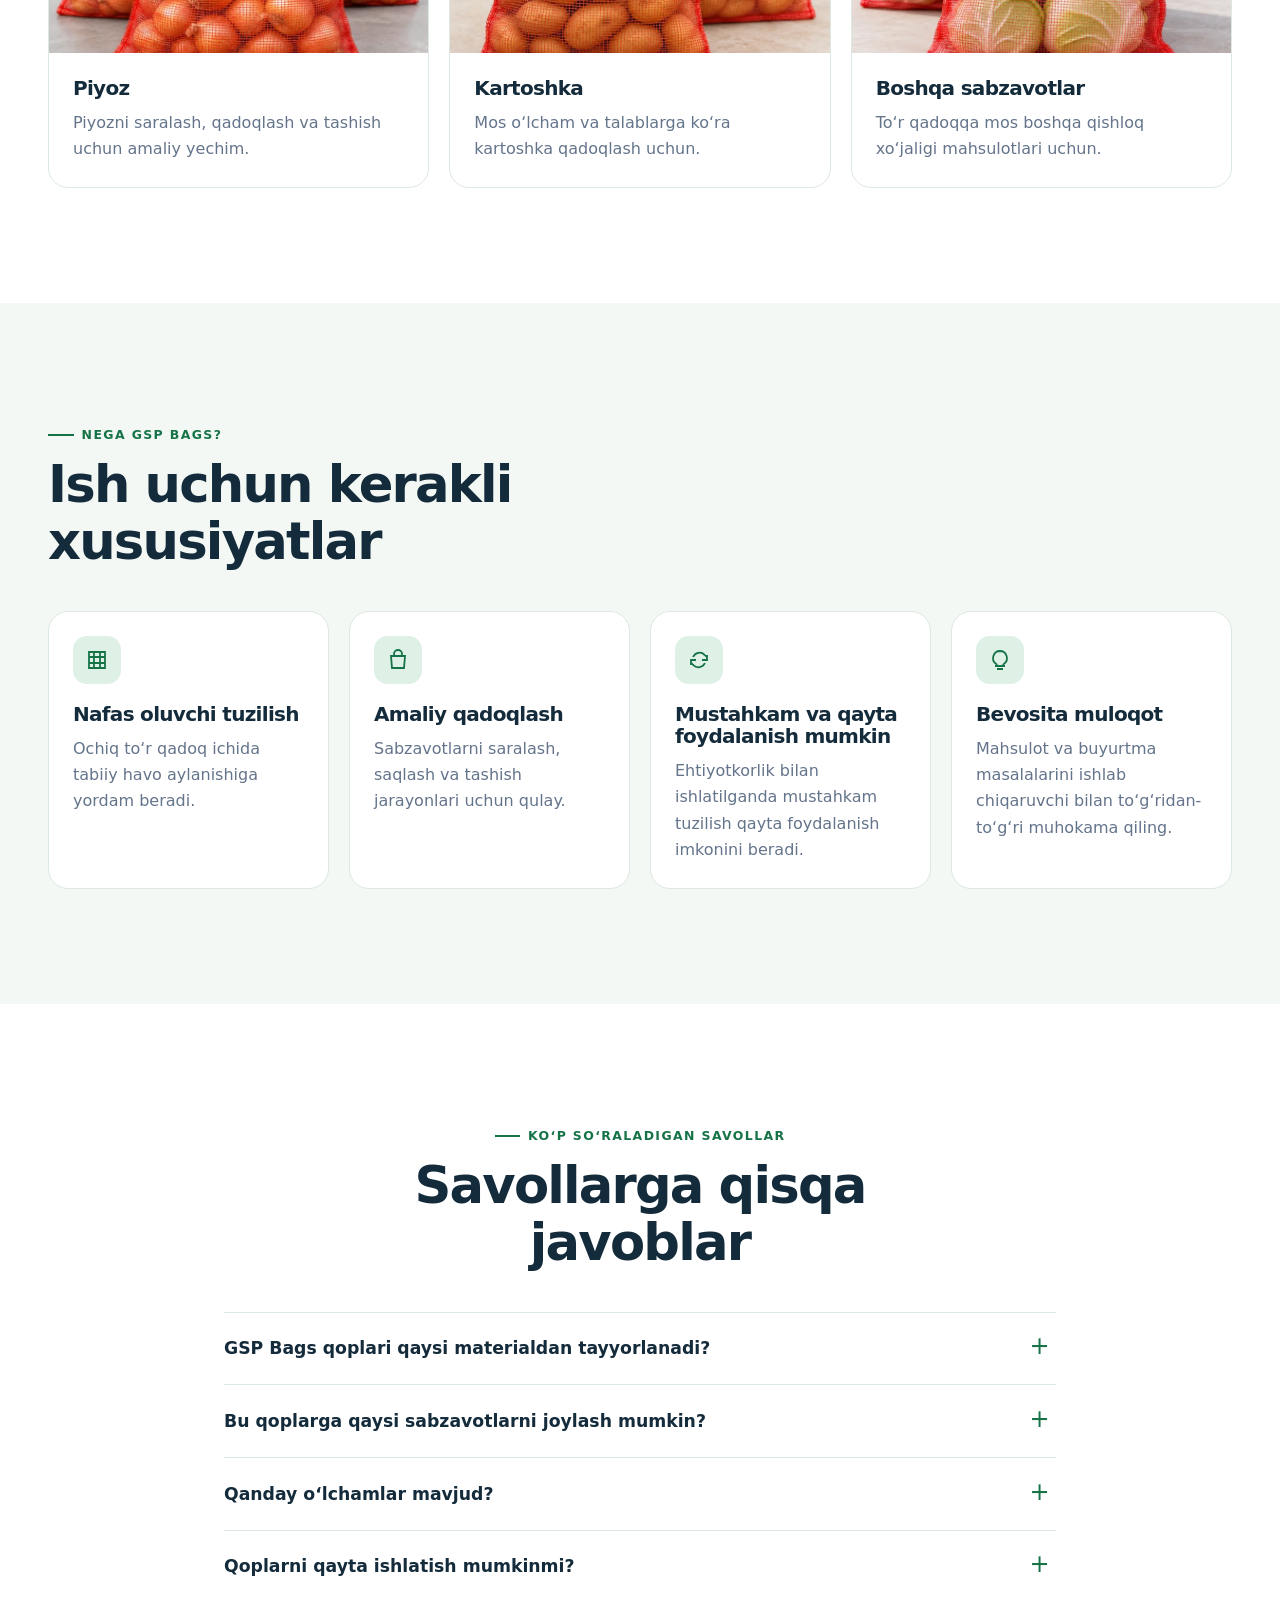
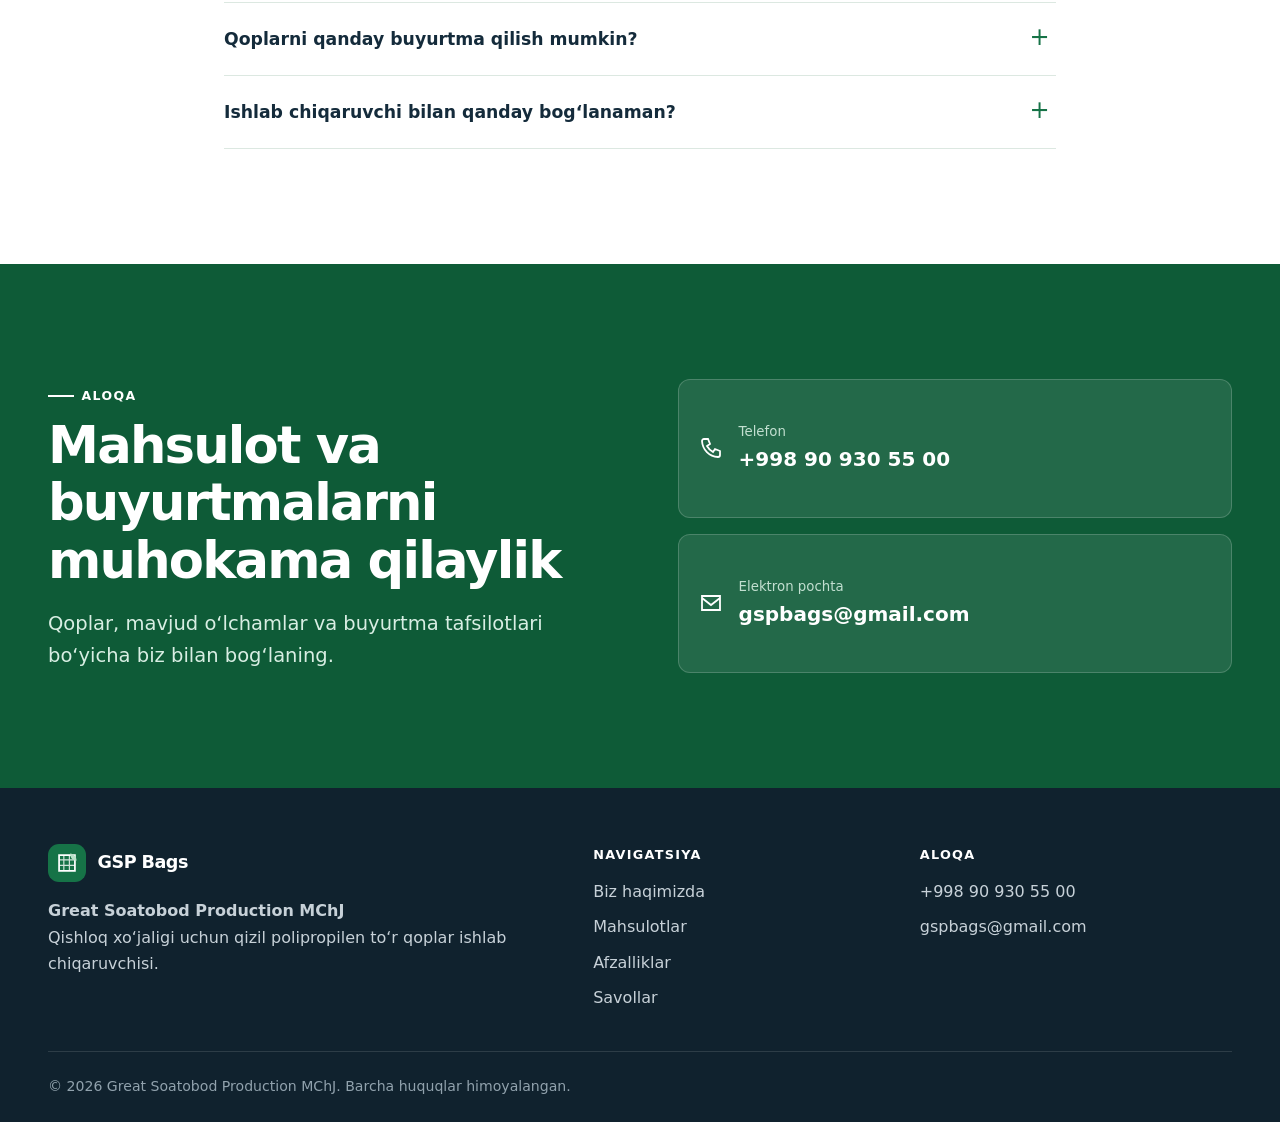
==== commit bb1906e4: "feat: refine GSP Bags branding and product visuals" ====
--- a/index.html
+++ b/index.html
@@ -19,19 +19,20 @@
     <meta property="og:locale" content="uz_UZ">
     <meta property="og:locale:alternate" content="ru_RU">
     <meta property="og:locale:alternate" content="en_US">
-    <meta property="og:image" content="https://gspbags.uz/assets/images/social-preview.svg">
+    <meta property="og:image" content="https://gspbags.uz/assets/images/og-gspbags.webp">
+    <meta property="og:image:type" content="image/webp">
     <meta property="og:image:width" content="1200">
     <meta property="og:image:height" content="630">
     <meta property="og:image:alt" content="GSP Bags — sabzavotlar uchun to‘r qoplar">
     <meta name="twitter:card" content="summary_large_image">
     <meta name="twitter:title" content="GSP Bags — Sabzavotlar uchun polipropilen to‘r qoplar">
     <meta name="twitter:description" content="GSP Bags piyoz, kartoshka va boshqa mos sabzavotlar uchun qizil polipropilen to‘r qoplar ishlab chiqaradi.">
-    <meta name="twitter:image" content="https://gspbags.uz/assets/images/social-preview.svg">
+    <meta name="twitter:image" content="https://gspbags.uz/assets/images/og-gspbags.webp">
     <link rel="icon" href="/assets/icons/brand-mark.svg" type="image/svg+xml">
     <link rel="manifest" href="/site.webmanifest">
     <link rel="stylesheet" href="/assets/css/style.css">
     <script type="application/ld+json">
-    {"@context":"https://schema.org","@graph":[{"@type":"Organization","@id":"https://gspbags.uz/#organization","name":"Great Soatobod Production LLC","alternateName":"GSP Bags","url":"https://gspbags.uz/","email":"gspbags@gmail.com","telephone":"+998909305500","logo":"https://gspbags.uz/assets/icons/brand-mark.svg","contactPoint":{"@type":"ContactPoint","telephone":"+998909305500","email":"gspbags@gmail.com","contactType":"sales","availableLanguage":["uz","ru","en"]}},{"@type":"WebSite","@id":"https://gspbags.uz/#website","url":"https://gspbags.uz/","name":"GSP Bags","publisher":{"@id":"https://gspbags.uz/#organization"},"inLanguage":"uz"},{"@type":"Product","name":"Qizil polipropilen to‘r qop","description":"Piyoz va boshqa mos sabzavotlar uchun mayda to‘qilgan, bog‘ichli polipropilen to‘r qop.","image":"https://gspbags.uz/assets/images/mesh-bag.svg","material":"Polypropylene (PP)","color":"Red","brand":{"@type":"Brand","name":"GSP Bags"},"manufacturer":{"@id":"https://gspbags.uz/#organization"}}]}
+    {"@context":"https://schema.org","@graph":[{"@type":"Organization","@id":"https://gspbags.uz/#organization","name":"Great Soatobod Production LLC","alternateName":"GSP Bags","url":"https://gspbags.uz/","email":"gspbags@gmail.com","telephone":"+998909305500","logo":"https://gspbags.uz/assets/icons/brand-mark.svg","contactPoint":{"@type":"ContactPoint","telephone":"+998909305500","email":"gspbags@gmail.com","contactType":"sales","availableLanguage":["uz","ru","en"]}},{"@type":"WebSite","@id":"https://gspbags.uz/#website","url":"https://gspbags.uz/","name":"GSP Bags","publisher":{"@id":"https://gspbags.uz/#organization"},"inLanguage":"uz"},{"@type":"Product","name":"Qizil polipropilen to‘r qop","description":"Piyoz va boshqa mos sabzavotlar uchun mayda to‘qilgan, bog‘ichli polipropilen to‘r qop.","image":"https://gspbags.uz/assets/images/product-empty-bag.webp","material":"Polypropylene (PP)","color":"Red","brand":{"@type":"Brand","name":"GSP Bags"},"manufacturer":{"@id":"https://gspbags.uz/#organization"}}]}
     </script>
 </head>
 <body>
@@ -61,7 +62,7 @@
                     <div class="hero-actions"><a class="button button--primary" href="#contact" data-i18n="hero_primary">Biz bilan bog‘laning</a><a class="button button--secondary" href="#products" data-i18n="hero_secondary">Mahsulotni ko‘rish</a></div>
                     <ul class="attributes"><li data-i18n="hero_attr_1">Nafas oluvchi to‘r</li><li data-i18n="hero_attr_2">Mustahkam PP materiali</li><li data-i18n="hero_attr_3">Ishlab chiqaruvchidan to‘g‘ridan-to‘g‘ri</li></ul>
                 </div>
-                <div class="product-visual"><img src="/assets/images/mesh-bag.svg" width="480" height="560" alt="Qizil polipropilen to‘r qop tasviri" data-i18n-alt="hero_alt" fetchpriority="high"><span class="visual-badge" data-i18n="hero_badge">Qizil mayda to‘qilgan to‘r</span></div>
+                <div class="product-visual"><picture><source media="(max-width: 800px)" srcset="/assets/images/hero-onion-bags-800.webp"><img src="/assets/images/hero-onion-bags.webp" width="1600" height="900" alt="Piyoz bilan to‘ldirilgan qizil polipropilen to‘r qoplar va bo‘sh qop" data-i18n-alt="hero_alt" fetchpriority="high"></picture><span class="visual-badge" data-i18n="hero_badge">Qizil mayda to‘qilgan to‘r</span></div>
             </div>
         </section>
         <section class="section" id="about">
@@ -72,7 +73,7 @@
         </section>
         <section class="section section--tinted" id="products">
             <div class="container product-grid">
-                <div class="product-image"><img src="/assets/images/mesh-bag.svg" width="480" height="560" loading="lazy" alt="Bog‘ichli qizil polipropilen to‘r qop" data-i18n-alt="product_alt"></div>
+                <div class="product-image"><picture><source media="(max-width: 700px)" srcset="/assets/images/product-empty-bag-600.webp"><img src="/assets/images/product-empty-bag.webp" width="1200" height="900" loading="lazy" alt="Yashil bog‘ichli bo‘sh qizil polipropilen to‘r qop" data-i18n-alt="product_alt"></picture><img class="product-filled-preview" src="/assets/images/product-filled-bag.webp" width="1200" height="900" loading="lazy" alt="Piyoz bilan to‘ldirilgan qizil polipropilen to‘r qop" data-i18n-alt="product_filled_alt"></div>
                 <div class="product-content">
                     <p class="eyebrow" data-i18n="product_eyebrow">Asosiy mahsulot</p><h2 data-i18n="product_title">Qizil polipropilen to‘r qoplar</h2><p class="lead" data-i18n="product_text">Piyoz va boshqa mos sabzavotlarni qadoqlash hamda tashish uchun mayda to‘qilgan, bog‘ichli to‘r qop.</p>
                     <table class="spec-table"><caption class="visually-hidden" data-i18n="spec_caption">Mahsulot xususiyatlari</caption><tbody>
@@ -86,9 +87,9 @@
             <div class="container">
                 <div class="section-heading section-heading--center"><p class="eyebrow" data-i18n="apps_eyebrow">Qo‘llanish</p><h2 data-i18n="apps_title">Sabzavot qadoqlash uchun yaratilgan</h2><p class="lead" data-i18n="apps_text">To‘r tuzilishi mahsulotning ko‘rinishini saqlaydi va qadoq ichida havo aylanishiga imkon beradi.</p></div>
                 <div class="card-grid">
-                    <article class="application-card"><div class="application-visual" aria-hidden="true"><svg viewBox="0 0 120 120"><path d="M61 27c12-10 25-12 31-8-2 13-11 21-28 21" fill="#167347"/><path d="M58 33c-28 5-39 29-30 49 10 23 54 27 67 3 13-23-3-51-37-52Z" fill="#d99c42"/><path d="M58 33c-8 23-8 41 0 63M42 39c-7 20-6 38 0 52M75 37c9 20 8 38 1 54" fill="none" stroke="#b27421" stroke-width="3" opacity=".65"/></svg></div><div class="card-copy"><h3 data-i18n="app_onion">Piyoz</h3><p data-i18n="app_onion_text">Piyozni saralash, qadoqlash va tashish uchun amaliy yechim.</p></div></article>
-                    <article class="application-card"><div class="application-visual" aria-hidden="true"><svg viewBox="0 0 120 120"><path d="M27 55c5-20 21-34 40-30 15 3 29 22 26 41-4 24-20 32-41 28-21-3-31-18-25-39Z" fill="#b88a50"/><circle cx="45" cy="52" r="3" fill="#8d6739"/><circle cx="72" cy="72" r="3" fill="#8d6739"/><circle cx="69" cy="43" r="2.5" fill="#8d6739"/><circle cx="43" cy="76" r="2.5" fill="#8d6739"/></svg></div><div class="card-copy"><h3 data-i18n="app_potato">Kartoshka</h3><p data-i18n="app_potato_text">Mos o‘lcham va talablarga ko‘ra kartoshka qadoqlash uchun.</p></div></article>
-                    <article class="application-card"><div class="application-visual" aria-hidden="true"><svg viewBox="0 0 120 120"><path d="M64 38c13-15 28-14 34-8-7 15-17 20-34 15" fill="#167347"/><path d="M25 66c4-22 22-35 42-29 21 6 32 25 22 44-12 23-42 23-57 7-6-6-9-13-7-22Z" fill="#ef5a43"/><path d="M53 38c-4-11-11-16-20-18 1 12 8 20 20 22" fill="#3b925f"/></svg></div><div class="card-copy"><h3 data-i18n="app_other">Boshqa sabzavotlar</h3><p data-i18n="app_other_text">To‘r qadoqqa mos boshqa qishloq xo‘jaligi mahsulotlari uchun.</p></div></article>
+                    <article class="application-card"><div class="application-visual"><picture><source media="(max-width: 600px)" srcset="/assets/images/application-onions-480.webp"><img src="/assets/images/application-onions.webp" width="800" height="600" loading="lazy" alt="Qizil to‘r qoplarga joylangan piyozlar" data-i18n-alt="app_onion_alt"></picture></div><div class="card-copy"><h3 data-i18n="app_onion">Piyoz</h3><p data-i18n="app_onion_text">Piyozni saralash, qadoqlash va tashish uchun amaliy yechim.</p></div></article>
+                    <article class="application-card"><div class="application-visual"><picture><source media="(max-width: 600px)" srcset="/assets/images/application-potatoes-480.webp"><img src="/assets/images/application-potatoes.webp" width="800" height="600" loading="lazy" alt="Qizil to‘r qoplarga joylangan kartoshkalar" data-i18n-alt="app_potato_alt"></picture></div><div class="card-copy"><h3 data-i18n="app_potato">Kartoshka</h3><p data-i18n="app_potato_text">Mos o‘lcham va talablarga ko‘ra kartoshka qadoqlash uchun.</p></div></article>
+                    <article class="application-card"><div class="application-visual"><picture><source media="(max-width: 600px)" srcset="/assets/images/application-vegetables-480.webp"><img src="/assets/images/application-vegetables.webp" width="800" height="600" loading="lazy" alt="Qizil to‘r qoplarga joylangan karamlar" data-i18n-alt="app_other_alt"></picture></div><div class="card-copy"><h3 data-i18n="app_other">Boshqa sabzavotlar</h3><p data-i18n="app_other_text">To‘r qadoqqa mos boshqa qishloq xo‘jaligi mahsulotlari uchun.</p></div></article>
                 </div>
             </div>
         </section>
--- a/assets/css/style.css
+++ b/assets/css/style.css
@@ -112,6 +112,10 @@
     margin-bottom: 2.5rem;
 }
 
+.section-heading .lead {
+    margin-top: 1rem;
+}
+
 .section-heading--center {
     margin-inline: auto;
     text-align: center;
@@ -338,27 +342,12 @@
 }
 
 .hero {
-    position: relative;
     overflow: hidden;
-    padding-block: clamp(4.5rem, 9vw, 7.5rem);
-    background: linear-gradient(135deg, #f7fbf8 0%, #edf7f1 100%);
-}
-
-.hero::after {
-    position: absolute;
-    right: -8rem;
-    bottom: -15rem;
-    width: 35rem;
-    height: 35rem;
-    border: 1px solid rgba(22, 115, 71, 0.12);
-    border-radius: 50%;
-    box-shadow: 0 0 0 5rem rgba(22, 115, 71, 0.035), 0 0 0 10rem rgba(22, 115, 71, 0.025);
-    content: "";
+    padding-block: clamp(4rem, 8vw, 6.75rem);
+    background: #f3f8f5;
 }
 
 .hero-grid {
-    position: relative;
-    z-index: 1;
     display: grid;
     align-items: center;
     gap: clamp(3rem, 7vw, 6rem);
@@ -406,29 +395,25 @@
 
 .product-visual {
     position: relative;
-    display: grid;
-    min-height: 32rem;
-    place-items: center;
+    aspect-ratio: 4 / 5;
     overflow: hidden;
-    background: linear-gradient(145deg, #fff 0%, #eef5f1 100%);
+    background: var(--color-white);
     border: 1px solid var(--color-border);
     border-radius: var(--radius-lg);
     box-shadow: var(--shadow-lg);
 }
 
-.product-visual::before {
-    position: absolute;
-    inset: 0;
-    content: "";
-    background-image: radial-gradient(rgba(22, 115, 71, 0.13) 1px, transparent 1px);
-    background-size: 18px 18px;
-    mask-image: linear-gradient(to bottom, transparent, black 30%, black 70%, transparent);
+.product-visual picture {
+    display: block;
+    width: 100%;
+    height: 100%;
 }
 
 .product-visual img {
-    position: relative;
-    width: min(82%, 27rem);
-    filter: drop-shadow(0 1.75rem 1.5rem rgba(169, 35, 29, 0.23));
+    width: 100%;
+    height: 100%;
+    object-fit: cover;
+    object-position: 73% center;
 }
 
 .visual-badge {
@@ -489,17 +474,37 @@
 }
 
 .product-image {
-    display: grid;
-    min-height: 30rem;
-    place-items: center;
-    padding: 2rem;
-    background: #fff4f3;
+    position: relative;
+    aspect-ratio: 4 / 3;
+    overflow: hidden;
+    background: var(--color-white);
     border: 1px solid #f0d5d3;
     border-radius: var(--radius-lg);
-}
-
-.product-image img {
-    width: min(90%, 27rem);
+    box-shadow: var(--shadow-sm);
+}
+
+.product-image > picture,
+.product-image > picture img {
+    display: block;
+    width: 100%;
+    height: 100%;
+}
+
+.product-image > picture img {
+    object-fit: cover;
+}
+
+.product-filled-preview {
+    position: absolute;
+    right: 1rem;
+    bottom: 1rem;
+    width: clamp(7rem, 28%, 10rem);
+    aspect-ratio: 1;
+    object-fit: cover;
+    object-position: center;
+    border: 4px solid var(--color-white);
+    border-radius: 1rem;
+    box-shadow: 0 10px 30px rgba(20, 43, 59, 0.22);
 }
 
 .product-content {
@@ -560,23 +565,25 @@
 }
 
 .application-visual {
-    display: grid;
-    height: 12rem;
-    place-items: center;
-    background: linear-gradient(145deg, #eff7f2, #deeee4);
-}
-
-.application-visual svg {
-    width: 7rem;
-    height: 7rem;
-}
-
-.application-card:nth-child(2) .application-visual {
-    background: linear-gradient(145deg, #f8f4e9, #ede3cb);
-}
-
-.application-card:nth-child(3) .application-visual {
-    background: linear-gradient(145deg, #eef6f9, #dcecf2);
+    height: 14rem;
+    overflow: hidden;
+    background: var(--color-background);
+}
+
+.application-visual picture,
+.application-visual img {
+    display: block;
+    width: 100%;
+    height: 100%;
+}
+
+.application-visual img {
+    object-fit: cover;
+    transition: transform 300ms ease;
+}
+
+.application-card:hover .application-visual img {
+    transform: scale(1.025);
 }
 
 .card-copy {
@@ -816,6 +823,12 @@
         display: none;
     }
 
+    .benefit-grid {
+        grid-template-columns: repeat(2, minmax(0, 1fr));
+    }
+}
+
+@media (max-width: 56rem) {
     .hero-grid {
         grid-template-columns: 1fr;
     }
@@ -825,11 +838,11 @@
     }
 
     .product-visual {
-        min-height: 28rem;
-    }
-
-    .benefit-grid {
-        grid-template-columns: repeat(2, minmax(0, 1fr));
+        aspect-ratio: 16 / 10;
+    }
+
+    .product-visual img {
+        object-position: 70% center;
     }
 }
 
@@ -859,9 +872,7 @@
         min-height: 11rem;
     }
 
-    .about-panel,
-    .product-image,
-    .product-visual {
+    .about-panel {
         min-height: 23rem;
     }
 }
@@ -889,9 +900,18 @@
         width: 100%;
     }
 
-    .product-visual,
-    .product-image {
-        min-height: 20rem;
+    .visual-badge {
+        display: none;
+    }
+
+    .product-visual {
+        aspect-ratio: 4 / 3;
+    }
+
+    .product-filled-preview {
+        right: 0.65rem;
+        bottom: 0.65rem;
+        border-width: 3px;
     }
 
     .application-card {
@@ -899,7 +919,7 @@
     }
 
     .application-visual {
-        height: 10rem;
+        height: 12rem;
         min-height: 0;
     }
 
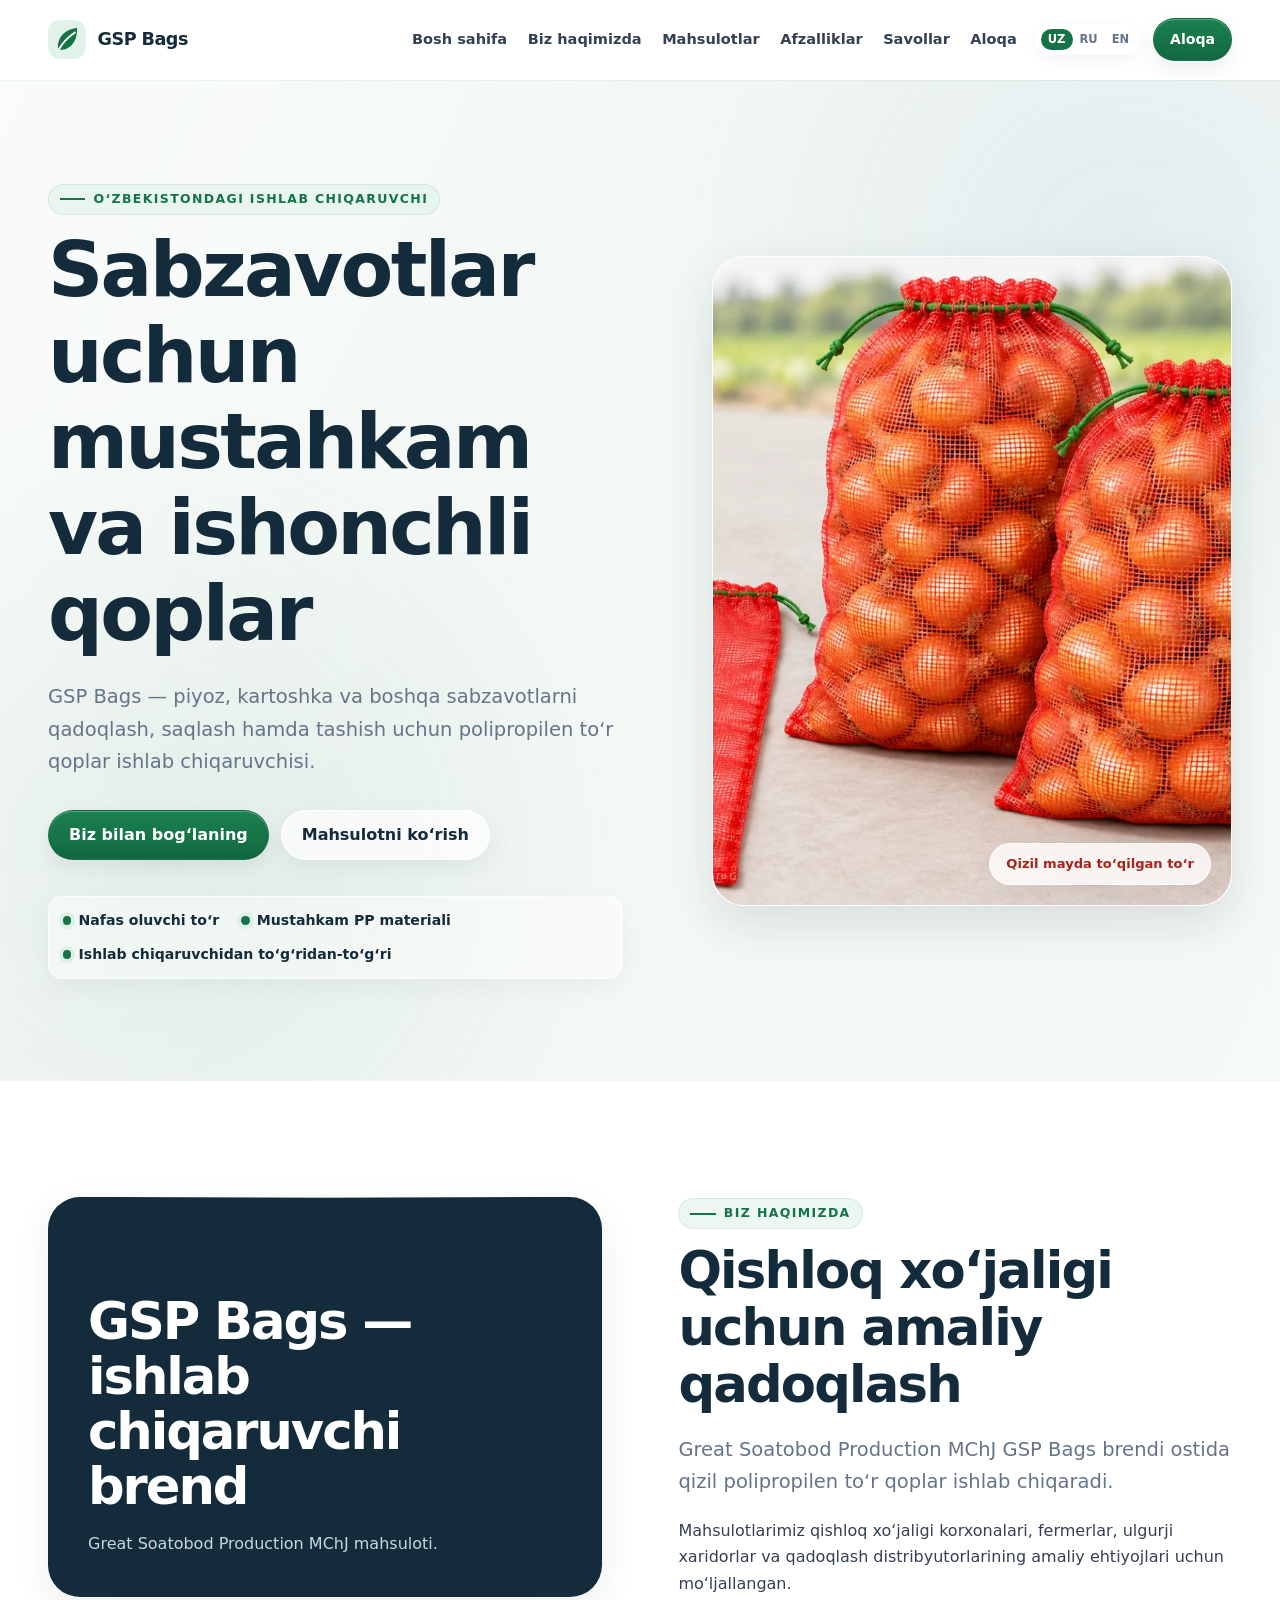
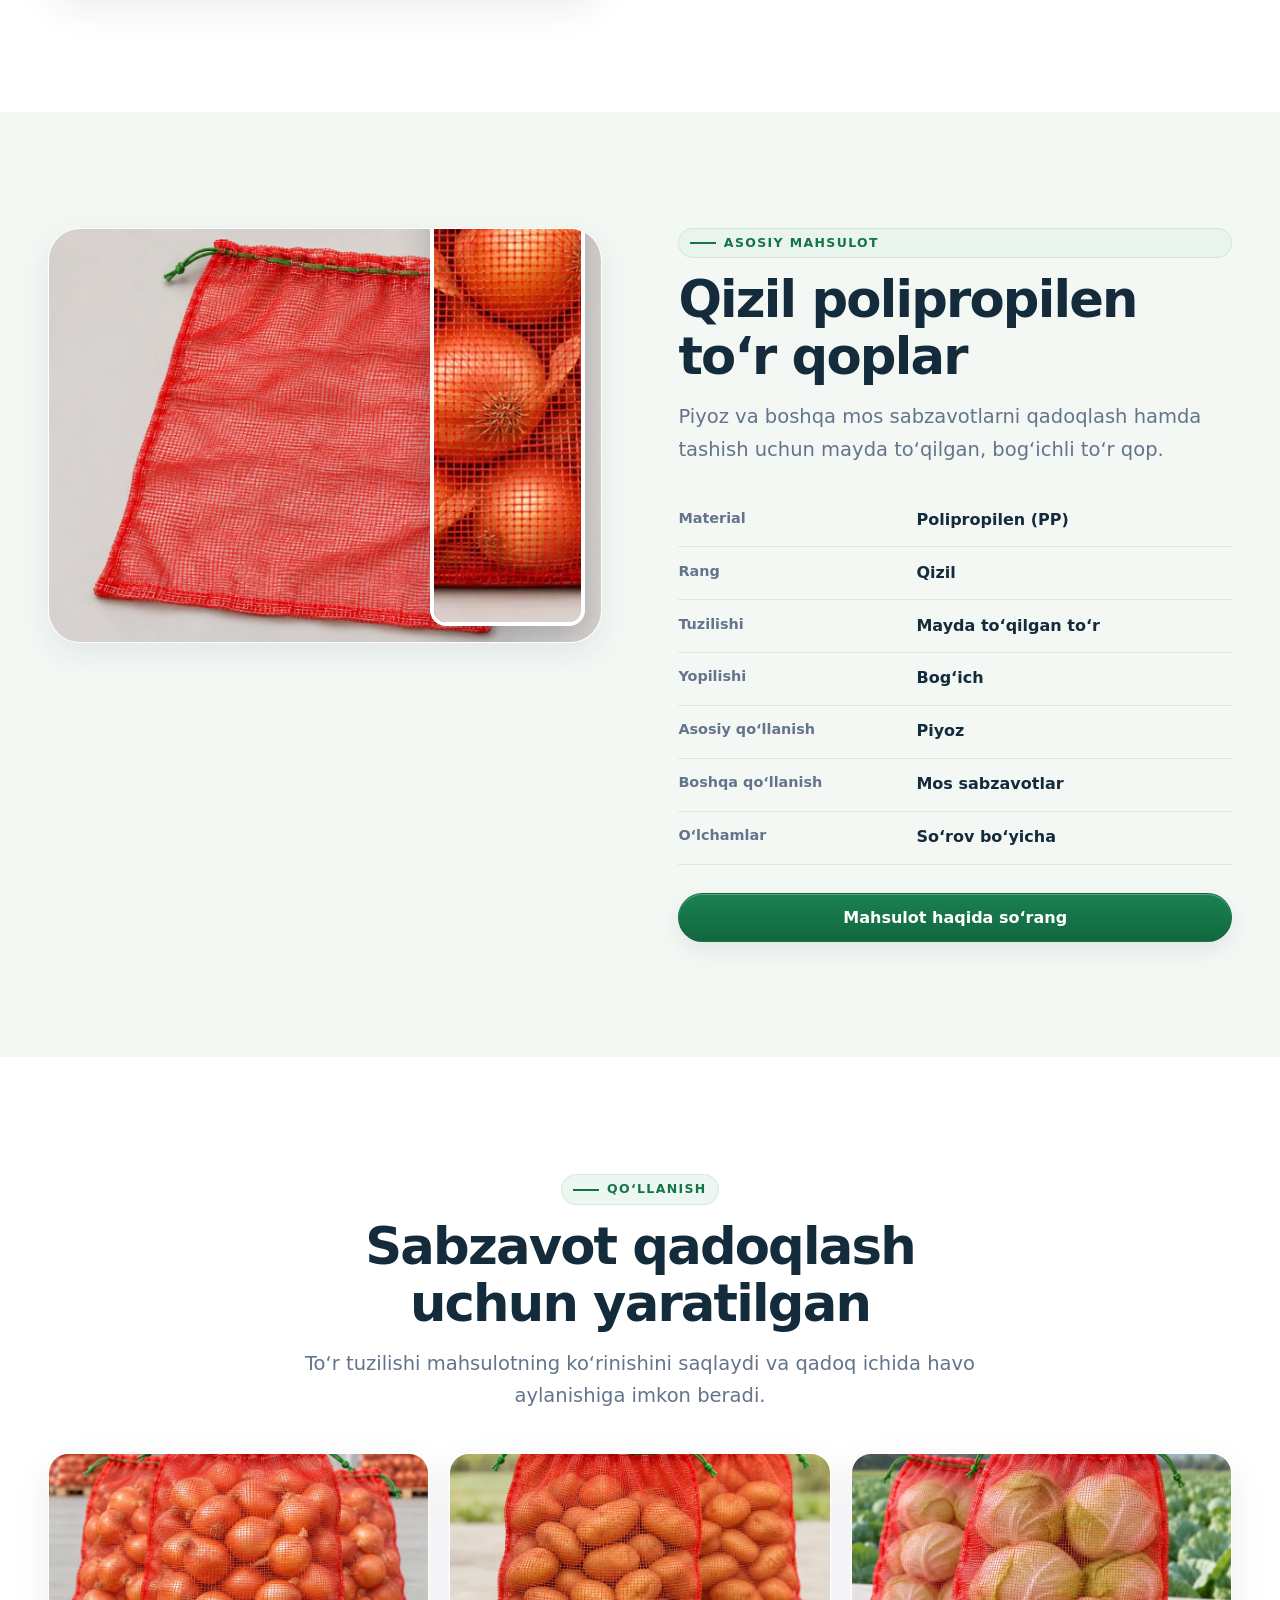
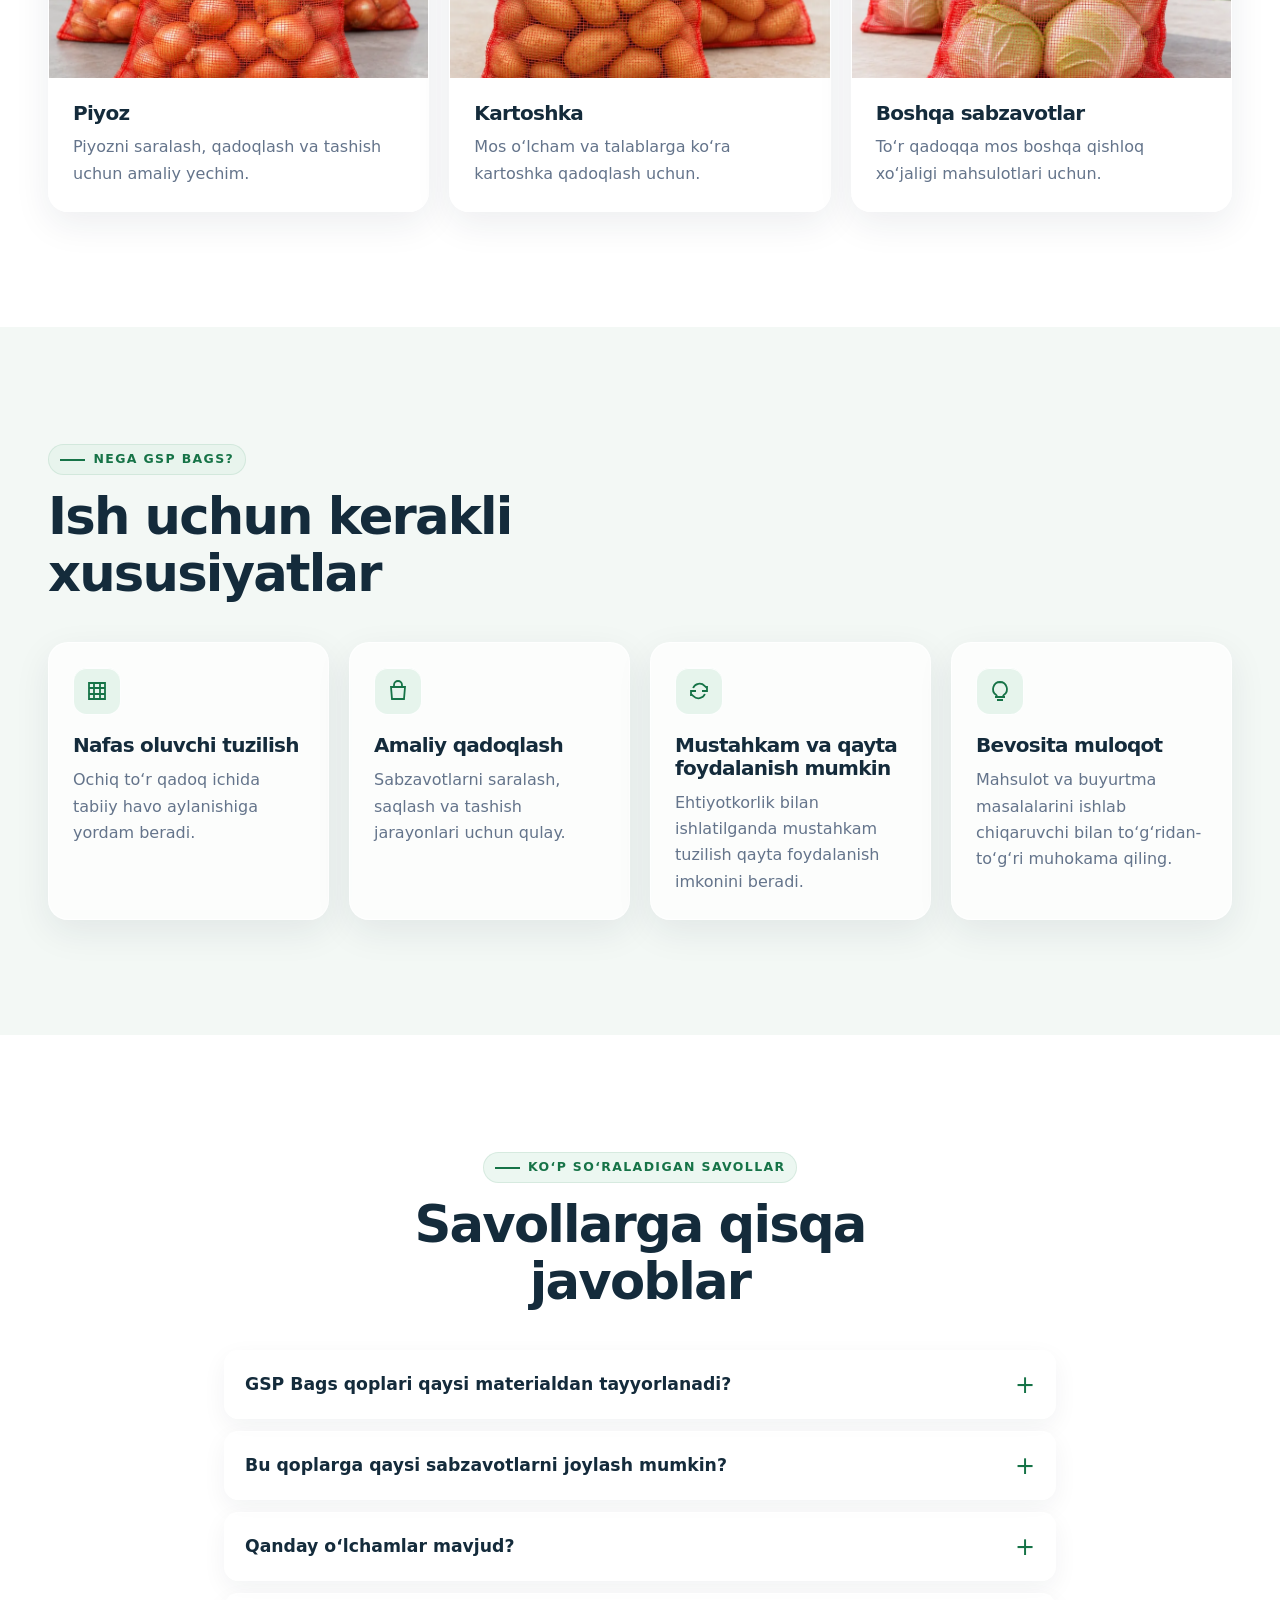
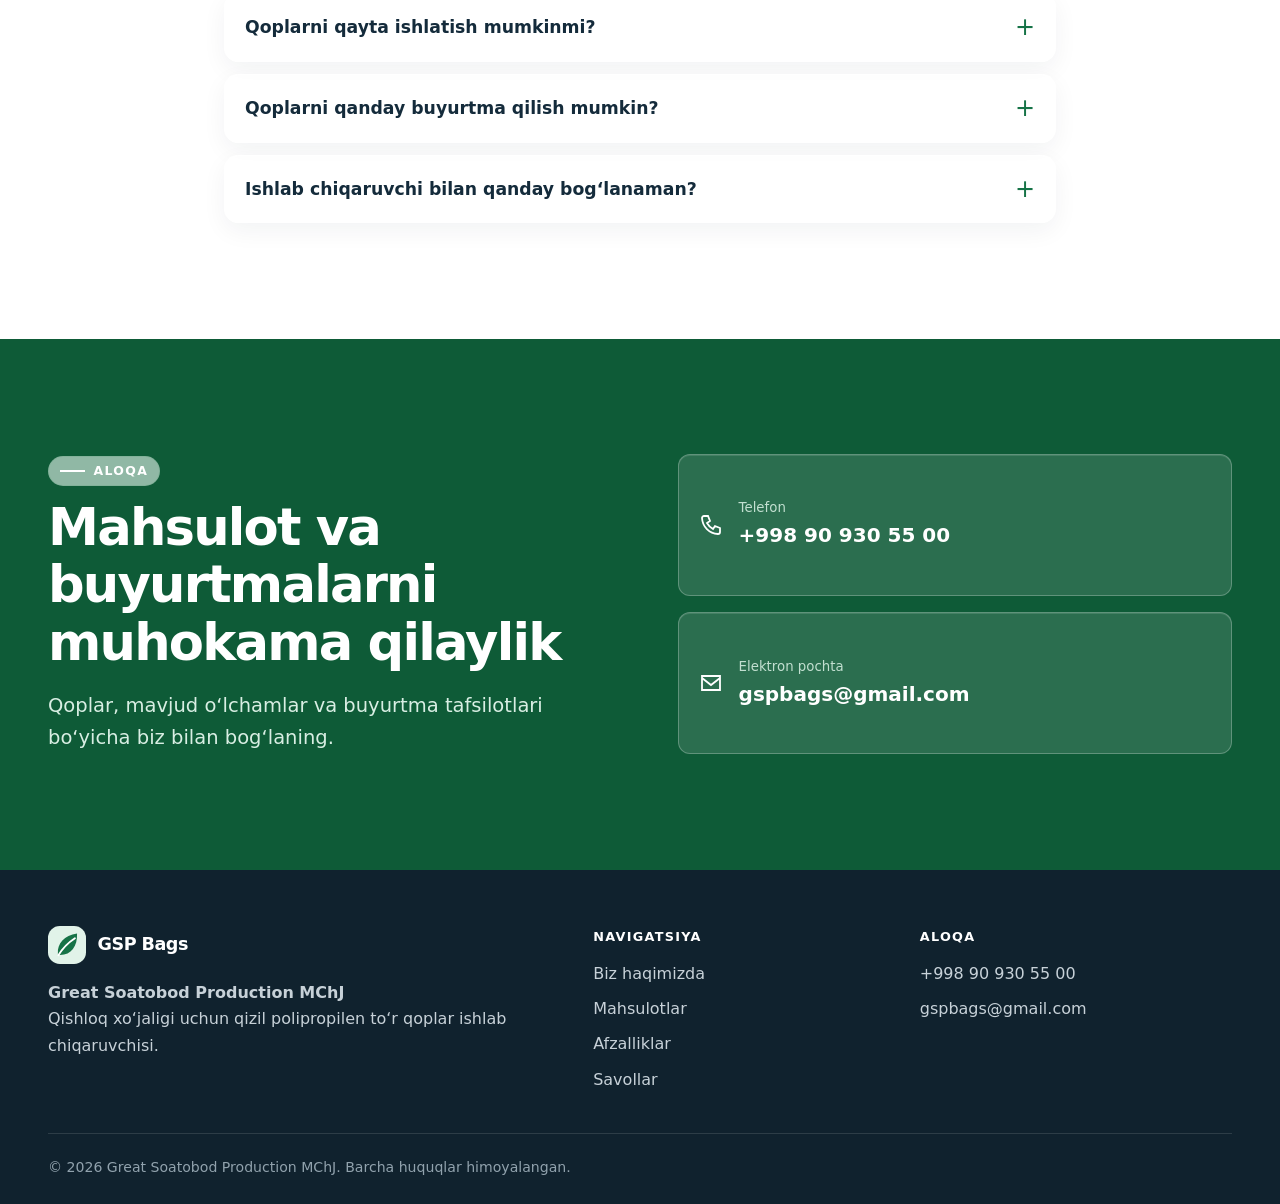
==== commit 8c2a5874: "feat: introduce leaf branding and liquid glass UI" ====
--- a/index.html
+++ b/index.html
@@ -28,7 +28,9 @@
     <meta name="twitter:title" content="GSP Bags — Sabzavotlar uchun polipropilen to‘r qoplar">
     <meta name="twitter:description" content="GSP Bags piyoz, kartoshka va boshqa mos sabzavotlar uchun qizil polipropilen to‘r qoplar ishlab chiqaradi.">
     <meta name="twitter:image" content="https://gspbags.uz/assets/images/og-gspbags.webp">
-    <link rel="icon" href="/assets/icons/brand-mark.svg" type="image/svg+xml">
+    <link rel="icon" href="/assets/icons/favicon.svg" type="image/svg+xml">
+    <link rel="icon" href="/assets/icons/favicon-32.png" type="image/png" sizes="32x32">
+    <link rel="apple-touch-icon" href="/assets/icons/apple-touch-icon.png" sizes="180x180">
     <link rel="manifest" href="/site.webmanifest">
     <link rel="stylesheet" href="/assets/css/style.css">
     <script type="application/ld+json">
--- a/assets/css/style.css
+++ b/assets/css/style.css
@@ -18,6 +18,19 @@
     --radius-md: 1.25rem;
     --radius-lg: 2rem;
     --header-height: 5rem;
+    --glass-background: rgba(255, 255, 255, 0.7);
+    --glass-background-strong: rgba(255, 255, 255, 0.88);
+    --glass-border: rgba(255, 255, 255, 0.76);
+    --glass-border-subtle: rgba(22, 115, 71, 0.14);
+    --glass-shadow: 0 12px 36px rgba(20, 43, 59, 0.08);
+    --glass-shadow-hover: 0 18px 48px rgba(20, 43, 59, 0.13);
+    --glass-blur: 18px;
+    --glass-radius: 1.5rem;
+    --glass-radius-small: 0.9rem;
+    --motion-fast: 180ms;
+    --motion-normal: 280ms;
+    --motion-slow: 560ms;
+    --motion-ease: cubic-bezier(0.22, 1, 0.36, 1);
 }
 
 *,
@@ -43,6 +56,14 @@
 
 body.menu-open {
     overflow: hidden;
+}
+
+body.menu-open::before {
+    position: fixed;
+    z-index: 90;
+    inset: var(--header-height) 0 0;
+    content: "";
+    background: rgba(20, 43, 59, 0.12);
 }
 
 img,
@@ -126,12 +147,16 @@
     align-items: center;
     gap: 0.5rem;
     margin: 0 0 0.8rem;
+    padding: 0.38rem 0.68rem;
     color: var(--color-green);
     font-size: 0.78rem;
     font-weight: 800;
     letter-spacing: 0.11em;
     line-height: 1.3;
     text-transform: uppercase;
+    background: rgba(225, 243, 233, 0.62);
+    border: 1px solid rgba(22, 115, 71, 0.1);
+    border-radius: 999px;
 }
 
 .eyebrow::before {
@@ -153,7 +178,7 @@
 
 h1 {
     max-width: 15ch;
-    font-size: clamp(2.55rem, 7vw, 5.2rem);
+    font-size: clamp(2.55rem, 6.2vw, 4.8rem);
 }
 
 h2 {
@@ -178,12 +203,20 @@
     z-index: 100;
     top: 0;
     height: var(--header-height);
-    background: rgba(255, 255, 255, 0.94);
-    border-bottom: 1px solid rgba(220, 232, 225, 0.9);
-    backdrop-filter: blur(14px);
+    background: rgba(255, 255, 255, 0.72);
+    border-bottom: 1px solid rgba(255, 255, 255, 0.72);
+    box-shadow: 0 1px 0 rgba(22, 115, 71, 0.06);
+    transition: background var(--motion-normal) ease, box-shadow var(--motion-normal) ease, border-color var(--motion-normal) ease;
+}
+
+.site-header.is-scrolled {
+    background: rgba(255, 255, 255, 0.84);
+    border-color: rgba(22, 115, 71, 0.1);
+    box-shadow: 0 10px 32px rgba(20, 43, 59, 0.09);
 }
 
 .header-inner {
+    position: relative;
     display: flex;
     height: 100%;
     align-items: center;
@@ -206,6 +239,11 @@
 .brand-mark {
     width: 2.4rem;
     height: 2.4rem;
+    transition: transform var(--motion-fast) ease;
+}
+
+.brand:hover .brand-mark {
+    transform: rotate(-3deg) translateY(-1px);
 }
 
 .nav-wrap,
@@ -225,14 +263,36 @@
 }
 
 .site-nav a {
+    position: relative;
     color: var(--color-text);
     font-size: 0.91rem;
     font-weight: 650;
     text-decoration: none;
-}
-
-.site-nav a:hover {
+    transition: color var(--motion-fast) ease;
+}
+
+.site-nav a::after {
+    position: absolute;
+    right: 0;
+    bottom: -0.45rem;
+    left: 0;
+    height: 2px;
+    content: "";
+    background: var(--color-green);
+    border-radius: 999px;
+    transform: scaleX(0);
+    transform-origin: center;
+    transition: transform var(--motion-fast) ease;
+}
+
+.site-nav a:hover,
+.site-nav a:focus-visible {
     color: var(--color-green);
+}
+
+.site-nav a:hover::after,
+.site-nav a:focus-visible::after {
+    transform: scaleX(1);
 }
 
 .header-actions {
@@ -241,8 +301,10 @@
 
 .language-switcher {
     padding: 0.22rem;
-    border: 1px solid var(--color-border);
+    background: rgba(255, 255, 255, 0.48);
+    border: 1px solid var(--glass-border);
     border-radius: 999px;
+    box-shadow: inset 0 1px 0 rgba(255, 255, 255, 0.9), 0 5px 16px rgba(20, 43, 59, 0.05);
 }
 
 .language-switcher a {
@@ -255,6 +317,13 @@
     line-height: 1;
     text-align: center;
     text-decoration: none;
+    transition: color var(--motion-fast) ease, background var(--motion-fast) ease, transform var(--motion-fast) ease;
+}
+
+.language-switcher a:hover {
+    color: var(--color-green);
+    background: rgba(225, 243, 233, 0.7);
+    transform: translateY(-1px);
 }
 
 .language-switcher a[aria-current="page"] {
@@ -267,11 +336,22 @@
     width: 2.75rem;
     height: 2.75rem;
     padding: 0.7rem;
-    border: 1px solid var(--color-border);
+    border: 1px solid var(--glass-border-subtle);
     color: var(--color-heading);
-    background: transparent;
+    background: rgba(255, 255, 255, 0.7);
     border-radius: 0.7rem;
+    box-shadow: inset 0 1px 0 rgba(255, 255, 255, 0.9), 0 6px 16px rgba(20, 43, 59, 0.06);
     cursor: pointer;
+    transition: background var(--motion-fast) ease, transform var(--motion-fast) ease, box-shadow var(--motion-fast) ease;
+}
+
+.menu-toggle:hover {
+    background: var(--color-white);
+    box-shadow: var(--glass-shadow);
+}
+
+.menu-toggle:active {
+    transform: scale(0.97);
 }
 
 .menu-toggle span {
@@ -308,16 +388,25 @@
     line-height: 1.2;
     text-align: center;
     text-decoration: none;
-    transition: transform 180ms ease, color 180ms ease, background 180ms ease, border-color 180ms ease;
+    box-shadow: inset 0 1px 0 rgba(255, 255, 255, 0.28), 0 8px 20px rgba(20, 43, 59, 0.08);
+    transition: transform var(--motion-fast) ease, color var(--motion-fast) ease, background var(--motion-fast) ease, border-color var(--motion-fast) ease, box-shadow var(--motion-fast) ease, filter var(--motion-fast) ease;
 }
 
 .button:hover {
     transform: translateY(-2px);
+    box-shadow: var(--glass-shadow-hover);
+    filter: brightness(1.025);
+}
+
+.button:active {
+    transform: translateY(0) scale(0.98);
+    transition-duration: 80ms;
 }
 
 .button--primary {
     color: var(--color-white);
-    background: var(--color-green);
+    background: linear-gradient(180deg, #1a8151 0%, var(--color-green) 56%, #12683f 100%);
+    border-color: rgba(9, 81, 47, 0.24);
 }
 
 .button--primary:hover {
@@ -326,8 +415,9 @@
 
 .button--secondary {
     color: var(--color-heading);
-    background: var(--color-white);
-    border-color: var(--color-border);
+    background: rgba(255, 255, 255, 0.68);
+    border-color: var(--glass-border);
+    box-shadow: inset 0 1px 0 rgba(255, 255, 255, 0.94), 0 8px 24px rgba(20, 43, 59, 0.07);
 }
 
 .button--secondary:hover {
@@ -342,12 +432,26 @@
 }
 
 .hero {
+    position: relative;
     overflow: hidden;
     padding-block: clamp(4rem, 8vw, 6.75rem);
-    background: #f3f8f5;
+    background:
+        radial-gradient(circle at 88% 18%, rgba(23, 107, 154, 0.09), transparent 32%),
+        radial-gradient(circle at 12% 78%, rgba(22, 115, 71, 0.09), transparent 34%),
+        #f3f8f5;
+}
+
+.hero::before {
+    position: absolute;
+    inset: 0;
+    content: "";
+    pointer-events: none;
+    background: linear-gradient(115deg, rgba(255, 255, 255, 0.52), transparent 40%, rgba(255, 255, 255, 0.18));
 }
 
 .hero-grid {
+    position: relative;
+    z-index: 1;
     display: grid;
     align-items: center;
     gap: clamp(3rem, 7vw, 6rem);
@@ -373,6 +477,12 @@
     margin: 2.3rem 0 0;
     padding: 0;
     list-style: none;
+    width: fit-content;
+    padding: 0.72rem 0.85rem;
+    background: rgba(255, 255, 255, 0.44);
+    border: 1px solid rgba(255, 255, 255, 0.72);
+    border-radius: var(--glass-radius-small);
+    box-shadow: 0 8px 24px rgba(20, 43, 59, 0.05);
 }
 
 .attributes li {
@@ -397,10 +507,10 @@
     position: relative;
     aspect-ratio: 4 / 5;
     overflow: hidden;
-    background: var(--color-white);
-    border: 1px solid var(--color-border);
+    background: var(--glass-background-strong);
+    border: 1px solid var(--glass-border);
     border-radius: var(--radius-lg);
-    box-shadow: var(--shadow-lg);
+    box-shadow: var(--glass-shadow-hover), inset 0 1px 0 rgba(255, 255, 255, 0.82);
 }
 
 .product-visual picture {
@@ -422,8 +532,8 @@
     bottom: 1.25rem;
     padding: 0.7rem 1rem;
     color: var(--color-red-dark);
-    background: rgba(255, 255, 255, 0.94);
-    border: 1px solid #f1c4c1;
+    background: rgba(255, 255, 255, 0.78);
+    border: 1px solid rgba(255, 255, 255, 0.82);
     border-radius: 999px;
     box-shadow: var(--shadow-sm);
     font-size: 0.82rem;
@@ -443,6 +553,7 @@
 }
 
 .about-panel {
+    position: relative;
     display: grid;
     min-height: 23rem;
     align-content: end;
@@ -450,6 +561,18 @@
     color: var(--color-white);
     background: var(--color-heading);
     border-radius: var(--radius-lg);
+    box-shadow: var(--glass-shadow);
+    overflow: hidden;
+}
+
+.about-panel::before {
+    position: absolute;
+    top: 0;
+    right: 12%;
+    left: 12%;
+    height: 1px;
+    content: "";
+    background: linear-gradient(90deg, transparent, rgba(255, 255, 255, 0.7), transparent);
 }
 
 .about-panel strong {
@@ -477,8 +600,8 @@
     position: relative;
     aspect-ratio: 4 / 3;
     overflow: hidden;
-    background: var(--color-white);
-    border: 1px solid #f0d5d3;
+    background: var(--glass-background-strong);
+    border: 1px solid var(--glass-border);
     border-radius: var(--radius-lg);
     box-shadow: var(--shadow-sm);
 }
@@ -552,16 +675,18 @@
 .application-card,
 .benefit-card {
     overflow: hidden;
-    background: var(--color-white);
-    border: 1px solid var(--color-border);
+    background: rgba(255, 255, 255, 0.72);
+    border: 1px solid var(--glass-border);
     border-radius: var(--radius-md);
-    transition: transform 180ms ease, box-shadow 180ms ease;
+    box-shadow: var(--glass-shadow);
+    transition: transform var(--motion-normal) var(--motion-ease), box-shadow var(--motion-normal) ease, border-color var(--motion-normal) ease;
 }
 
 .application-card:hover,
 .benefit-card:hover {
     transform: translateY(-4px);
-    box-shadow: var(--shadow-sm);
+    border-color: rgba(255, 255, 255, 0.94);
+    box-shadow: var(--glass-shadow-hover);
 }
 
 .application-visual {
@@ -613,7 +738,9 @@
     margin-bottom: 1.2rem;
     place-items: center;
     color: var(--color-green);
-    background: var(--color-green-light);
+    background: rgba(223, 241, 231, 0.78);
+    border: 1px solid rgba(255, 255, 255, 0.9);
+    box-shadow: inset 0 1px 0 rgba(255, 255, 255, 0.9);
     border-radius: 0.85rem;
 }
 
@@ -628,17 +755,22 @@
 }
 
 .faq-list details {
-    background: var(--color-white);
-    border-top: 1px solid var(--color-border);
+    margin-bottom: 0.75rem;
+    overflow: clip;
+    background: rgba(255, 255, 255, 0.72);
+    border: 1px solid var(--glass-border);
+    border-radius: var(--glass-radius-small);
+    box-shadow: 0 8px 24px rgba(20, 43, 59, 0.055);
+    transition: background var(--motion-fast) ease, box-shadow var(--motion-fast) ease;
 }
 
 .faq-list details:last-child {
-    border-bottom: 1px solid var(--color-border);
+    margin-bottom: 0;
 }
 
 .faq-list summary {
     position: relative;
-    padding: 1.35rem 3rem 1.35rem 0;
+    padding: 1.2rem 3.5rem 1.2rem 1.25rem;
     color: var(--color-heading);
     font-size: 1.08rem;
     font-weight: 750;
@@ -653,7 +785,7 @@
 .faq-list summary::after {
     position: absolute;
     top: 1.35rem;
-    right: 0.4rem;
+    right: 1.25rem;
     color: var(--color-green);
     content: "+";
     font-size: 1.5rem;
@@ -667,7 +799,7 @@
 
 .faq-list details p {
     max-width: 46rem;
-    padding: 0 2rem 1.4rem 0;
+    padding: 0 2.5rem 1.25rem 1.25rem;
     color: var(--color-muted);
 }
 
@@ -701,15 +833,18 @@
     align-items: center;
     gap: 1rem;
     padding: 1.2rem;
-    background: rgba(255, 255, 255, 0.09);
-    border: 1px solid rgba(255, 255, 255, 0.18);
+    background: rgba(255, 255, 255, 0.12);
+    border: 1px solid rgba(255, 255, 255, 0.25);
     border-radius: var(--radius-sm);
     text-decoration: none;
-    transition: background 180ms ease;
+    box-shadow: inset 0 1px 0 rgba(255, 255, 255, 0.12);
+    transition: background var(--motion-fast) ease, transform var(--motion-fast) ease, box-shadow var(--motion-fast) ease;
 }
 
 .contact-link:hover {
     background: rgba(255, 255, 255, 0.15);
+    transform: translateY(-2px);
+    box-shadow: 0 14px 32px rgba(5, 49, 28, 0.18);
 }
 
 .contact-link svg {
@@ -781,40 +916,162 @@
     font-size: 0.88rem;
 }
 
-@media (max-width: 64rem) {
+@supports ((-webkit-backdrop-filter: blur(1px)) or (backdrop-filter: blur(1px))) {
+    .site-header {
+        -webkit-backdrop-filter: saturate(150%) blur(var(--glass-blur));
+        backdrop-filter: saturate(150%) blur(var(--glass-blur));
+    }
+
+    .visual-badge {
+        -webkit-backdrop-filter: saturate(140%) blur(12px);
+        backdrop-filter: saturate(140%) blur(12px);
+    }
+}
+
+.js .reveal {
+    opacity: 0;
+    transform: translateY(20px);
+    transition:
+        opacity var(--motion-slow) var(--motion-ease) var(--reveal-delay, 0ms),
+        transform var(--motion-slow) var(--motion-ease) var(--reveal-delay, 0ms);
+}
+
+.js .reveal.is-visible {
+    opacity: 1;
+    transform: translateY(0);
+}
+
+.js .hero .hero-copy > *,
+.js .hero .product-visual {
+    opacity: 0;
+    transform: translateY(16px);
+    transition: opacity 560ms var(--motion-ease), transform 560ms var(--motion-ease);
+}
+
+.js .hero .product-visual {
+    transform: scale(0.985);
+    transition-delay: 120ms;
+}
+
+.js .hero.is-loaded .hero-copy > *,
+.js .hero.is-loaded .product-visual {
+    opacity: 1;
+    transform: translateY(0) scale(1);
+}
+
+.js .hero.is-loaded .hero-copy > :nth-child(1) {
+    transition-delay: 20ms;
+}
+
+.js .hero.is-loaded .hero-copy > :nth-child(2) {
+    transition-delay: 90ms;
+}
+
+.js .hero.is-loaded .hero-copy > :nth-child(3) {
+    transition-delay: 160ms;
+}
+
+.js .hero.is-loaded .hero-copy > :nth-child(4) {
+    transition-delay: 230ms;
+}
+
+.js .hero.is-loaded .hero-copy > :nth-child(5) {
+    transition-delay: 300ms;
+}
+
+.faq-list details[open] p {
+    animation: faq-content-in 220ms var(--motion-ease);
+}
+
+@keyframes faq-content-in {
+    from {
+        opacity: 0;
+        transform: translateY(-4px);
+    }
+
+    to {
+        opacity: 1;
+        transform: translateY(0);
+    }
+}
+
+@media (max-width: 63.99rem) {
     .menu-toggle {
         display: block;
     }
 
     .nav-wrap {
-        position: fixed;
-        top: var(--header-height);
+        position: absolute;
+        z-index: 10;
+        top: calc(100% + 0.65rem);
         right: 0;
-        bottom: 0;
+        bottom: auto;
         left: 0;
-        display: none;
+        display: grid;
         align-content: start;
         align-items: stretch;
-        padding: 1.5rem 1rem;
-        background: var(--color-white);
-        overflow-y: auto;
+        gap: 1rem;
+        max-height: calc(100vh - var(--header-height) - 1.5rem);
+        padding: 1rem;
+        overflow: hidden auto;
+        visibility: hidden;
+        opacity: 0;
+        pointer-events: none;
+        background: rgba(255, 255, 255, 0.94);
+        border: 1px solid var(--glass-border);
+        border-radius: var(--glass-radius);
+        box-shadow: var(--glass-shadow-hover), inset 0 1px 0 rgba(255, 255, 255, 0.92);
+        transform: translateY(-8px) scale(0.985);
+        transform-origin: top center;
+        transition:
+            opacity 240ms var(--motion-ease),
+            transform 240ms var(--motion-ease),
+            visibility 240ms;
+    }
+
+    @supports ((-webkit-backdrop-filter: blur(1px)) or (backdrop-filter: blur(1px))) {
+        .nav-wrap {
+            -webkit-backdrop-filter: saturate(160%) blur(var(--glass-blur));
+            backdrop-filter: saturate(160%) blur(var(--glass-blur));
+        }
     }
 
     .nav-wrap.is-open {
-        display: grid;
+        visibility: visible;
+        opacity: 1;
+        pointer-events: auto;
+        transform: translateY(0) scale(1);
+    }
+
+    .nav-wrap .language-switcher {
+        width: fit-content;
+        background: rgba(255, 255, 255, 0.68);
+        border-color: var(--glass-border-subtle);
     }
 
     .site-nav {
         display: grid;
+        gap: 0.15rem;
     }
 
     .site-nav a {
-        padding: 0.85rem 0;
-        border-bottom: 1px solid var(--color-border);
+        padding: 0.78rem 0.85rem;
+        border-bottom: 1px solid rgba(22, 115, 71, 0.09);
+        border-radius: 0.7rem;
         font-size: 1.08rem;
     }
 
+    .site-nav a::after {
+        display: none;
+    }
+
+    .site-nav a:hover,
+    .site-nav a:focus-visible {
+        background: rgba(223, 241, 231, 0.6);
+    }
+
     .header-actions {
+        justify-content: space-between;
         align-items: flex-start;
         flex-wrap: wrap;
     }
@@ -953,5 +1210,14 @@
     *::after {
         scroll-behavior: auto !important;
         transition-duration: 0.01ms !important;
-    }
-}
+        animation-duration: 0.01ms !important;
+        animation-iteration-count: 1 !important;
+    }
+
+    .js .reveal,
+    .js .hero .hero-copy > *,
+    .js .hero .product-visual {
+        opacity: 1 !important;
+        transform: none !important;
+    }
+}
